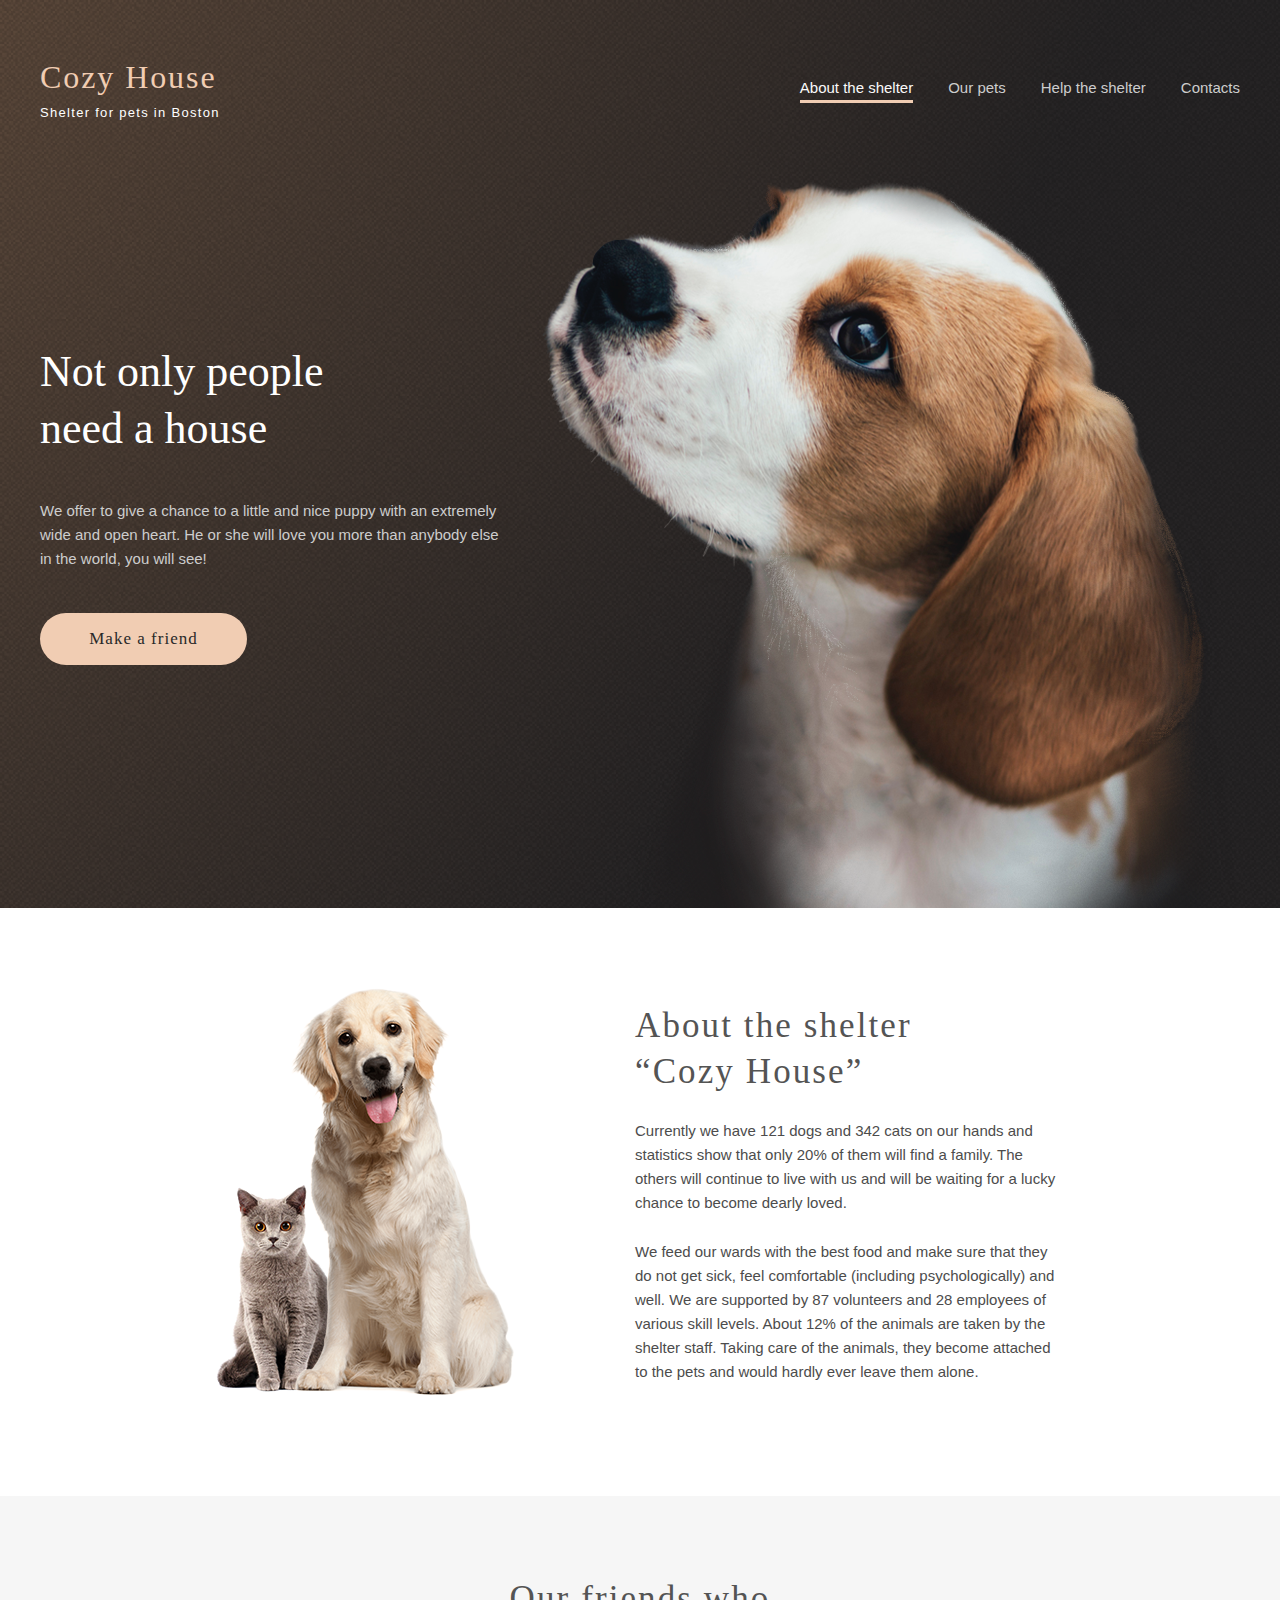
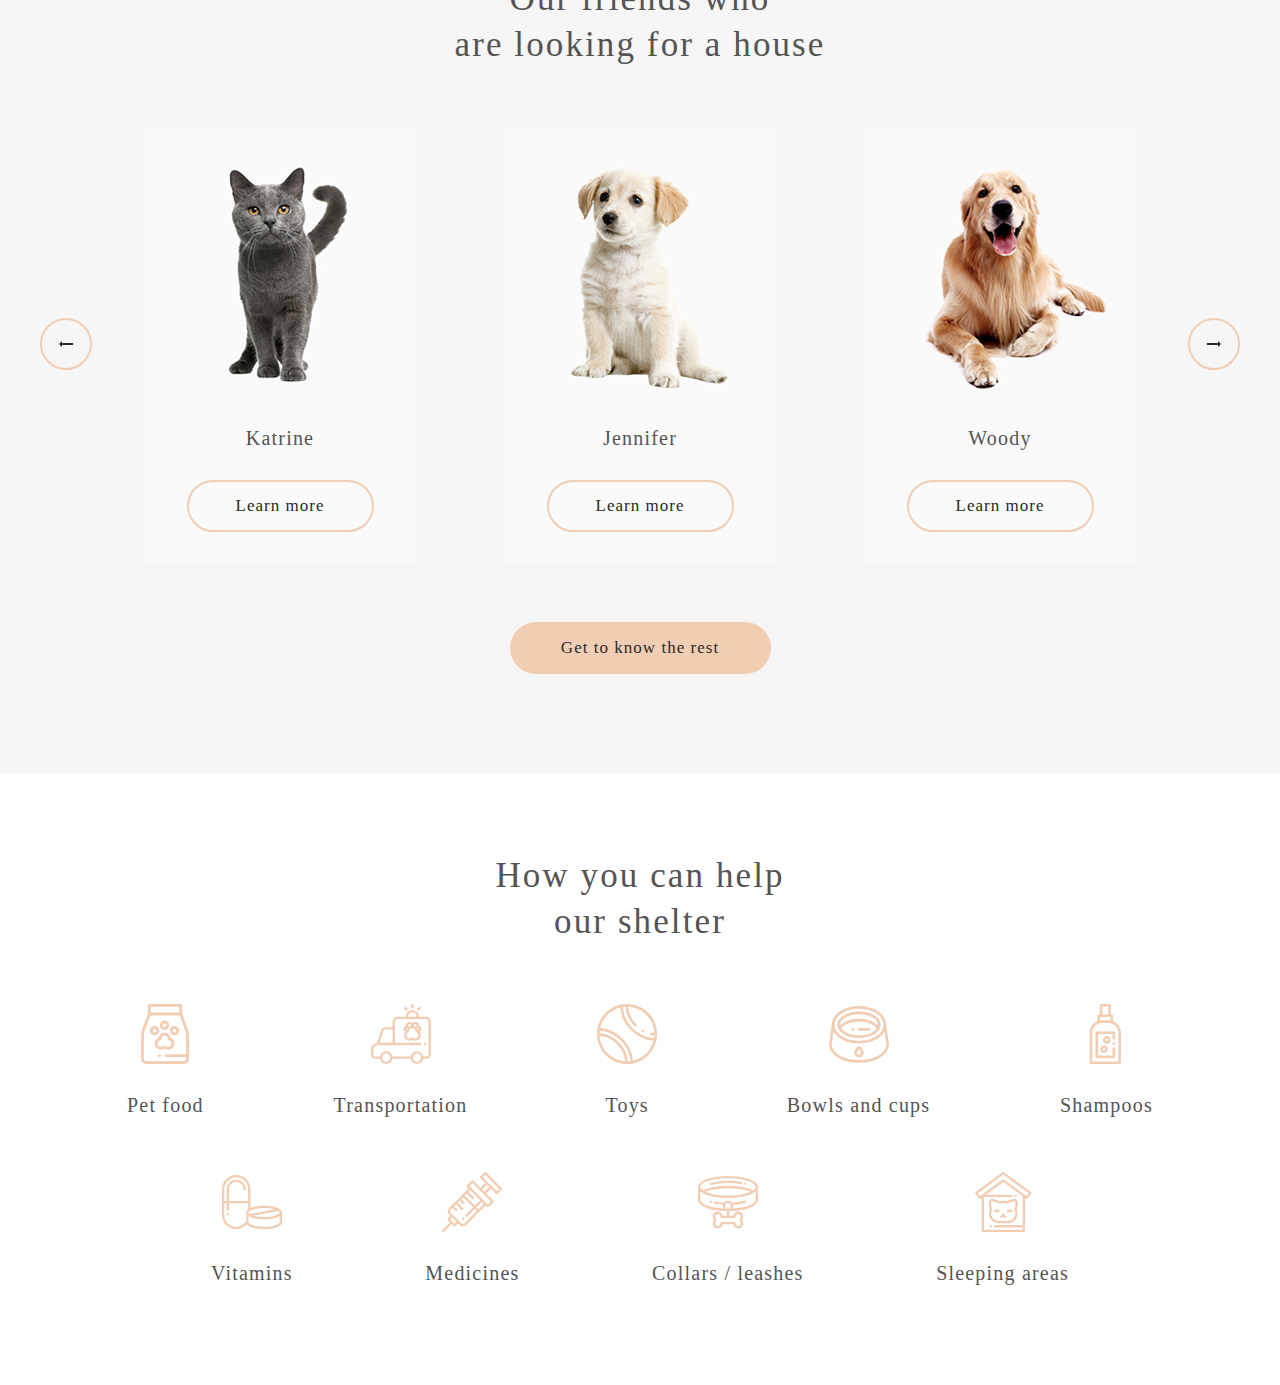
==== shelter/pages/main/index.html @ 2601c600 "feat: add block help" ====
<!DOCTYPE html>
<html lang="en">
<head>
    <meta charset="UTF-8">
    <meta http-equiv="X-UA-Compatible" content="IE=edge">
    <meta name="viewport" content="width=device-width, initial-scale=1.0">
    <link rel="stylesheet" href="normalize.css">
    <link rel="stylesheet" href="style.css">
    <title>shelter</title>
</head>
<body>
    <div class="start-background">
 <div class="container">
    <div class="header">
        <div class="logo">
            <h1 class="logo-title">Cozy House</h1>
            <span class="text">Shelter for pets in Boston</span>
        </div>
        <nav class="nav">
            <ul class="nav-list">
              <li class="nav-item"><a href="#" class="nav-link shelter">About the shelter</a></li>
              <li class="nav-item"><a href="#" class="nav-link">Our pets</a></li>
              <li class="nav-item"><a href="#" class="nav-link">Help the shelter</a></li>
              <li class="nav-item"><a href="#" class="nav-link">Contacts</a></li>
             
             
            </ul>
    </div>
    <div class="notonly">
        <div class="notonly-content">
            <h2 class="notonly-title">Not only people<br>need a house</h2>
            <p class="notonly-text">We offer to give a chance to a little and nice puppy with an extremely wide and open heart. He or she will love you more than anybody else in the world, you will see!</p>
            <a href="#"> <button class="notonly-button">  Make a friend</button></a>
        </div>
        <div class="puppy"></div>
     </div>
 </div>

</div>
<div class="container">
<div class="about">
    <div class="about-pets"></div>
    <div class="about-content">
        <div class="about-title">About the shelter<br>“Cozy House”</div>
        <p class="about-text">Currently we have 121 dogs and 342 cats on our hands and statistics show that only 20% of them will find a family. The others will continue to live with us and will be waiting for a lucky chance to become dearly loved.</p>
        <p class="about-text">We feed our wards with the best food and make sure that they do not get sick, feel comfortable (including psychologically) and well. We are supported by 87 volunteers and 28 employees of various skill levels. About 12% of the animals are taken by the shelter staff. Taking care of the animals, they become attached to the pets and would hardly ever leave them alone.</p>
    </div>
</div>
</div>
<div class="friends">
    <div class="container">
        <div class="friends-title_block">
        <h3 class="friends-title">Our friends who<br>
            are looking for a house</h3>
        </div>
        <div class="slider">
            <div class="btn-left"><img src="../../assets/icons/Arrow-left.svg" alt="arrow"></div>
            <div class="slider-wrapper" id="slider-wrapper">
                <div class="slider-pets " id="slider-pets">
                 <div class="item" id="item-left">
<div class="card-pets">
    <div class="images-pets"><img src="../../assets/images/pets-katrine.png" alt="Katrine"></div>
    <span class="name-pets">Katrine</span>
    <button class="btn-pets">Learn more</button>
</div>
<div class="card-pets">
    <div class="images-pets"><img src="../../assets/images/pets-jennifer.png" alt="jennifer"></div>
    <span class="name-pets">Jennifer</span>
    <button class="btn-pets">Learn more</button>
</div>
<div class="card-pets">
    <div class="images-pets"><img src="../../assets/images/pets-woody.png" alt="woody"></div>
    <span class="name-pets">Woody</span>
    <button class="btn-pets">Learn more</button>
</div>
  </div>
  <div class="item" id="item-center">
    <div class="card-pets">
        <div class="images-pets"><img src="../../assets/images/pets-katrine.png" alt="Katrine"></div>
        <span class="name-pets">Katrine</span>
        <button class="btn-pets">Learn more</button>
    </div>
    <div class="card-pets">
        <div class="images-pets"><img src="../../assets/images/pets-jennifer.png" alt="jennifer"></div>
        <span class="name-pets">Jennifer</span>
        <button class="btn-pets">Learn more</button>
    </div>
    <div class="card-pets">
        <div class="images-pets"><img src="../../assets/images/pets-woody.png" alt="woody"></div>
        <span class="name-pets">Woody</span>
        <button class="btn-pets">Learn more</button>
    </div>
</div>
<div class="item" id="item-right">
    <div class="card-pets">
        <div class="images-pets"><img src="../../assets/images/pets-katrine.png" alt="Katrine"></div>
        <span class="name-pets">3atrine</span>
        <button class="btn-pets">Learn more</button>
    </div>
    <div class="card-pets">
        <div class="images-pets"><img src="../../assets/images/pets-jennifer.png" alt="jennifer"></div>
        <span class="name-pets">Jennifer</span>
        <button class="btn-pets">Learn more</button>
    </div>
    <div class="card-pets">
        <div class="images-pets"><img src="../../assets/images/pets-woody.png" alt="woody"></div>
        <span class="name-pets">Woody</span>
        <button class="btn-pets">Learn more</button>
    </div>
                    </div>                                                
                </div>
            </div>
            <div class="btn-left"><img src="../../assets/icons/Arrow-right.svg" alt="arrow"></div>
        </div>
        <button class="btn-get__know">Get to know the rest</button>
    </div>
</div>
<div class="help">
    <div class="container">
        <h3 class="help-title">How you can help<br>
            our shelter</h3>
            <div class="help-blocks">
                <div class="block">
                    <img src="../../assets/icons/icon-pet-food.svg" class= "" alt="food">
                    <h4 class="name-block">Pet food</h4>
                </div>
                <div class="block">
                    <img src="../../assets/icons/icon-transportation.svg" class= "" alt="food">
                    <h4 class="name-block">Transportation</h4>
                </div>
                <div class="block">
                    <img src="../../assets/icons/icon-toys.svg" class= "" alt="food">
                    <h4 class="name-block">Toys</h4>
                </div>
                <div class="block">
                    <img src="../../assets/icons/icon-bowls-and-cups.svg" class= "" alt="food">
                    <h4 class="name-block">Bowls and cups </h4>
                </div>
                <div class="block">
                    <img src="../../assets/icons/icon-shampoos.svg" class= "" alt="food">
                    <h4 class="name-block">Shampoos </h4>
                </div>
            </div>
            <div class="help-blocks-2">
                <div class="block">
                    <img src="../../assets/icons/icon-vitamins.svg" class= "" alt="food">
                    <h4 class="name-block">Vitamins</h4>
                </div>
                <div class="block">
                    <img src="../../assets/icons/icon-medicines.svg" class= "" alt="food">
                    <h4 class="name-block">Medicines</h4>
                </div>
                <div class="block">
                    <img src="../../assets/icons/icon-collars-leashes.svg" class= "" alt="food">
                    <h4 class="name-block">Collars / leashes</h4>
                </div>
                <div class="block">
                    <img src="../../assets/icons/icon-sleeping-area.svg" class= "" alt="food">
                    <h4 class="name-block">Sleeping areas</h4>
                </div>
            </div>
    </div>
</div>
</body>
</html>
---- shelter/pages/main/style.css ----
* {
  box-sizing: border-box;
}

a {
  list-style: none;
  text-decoration: none;
  list-style-type: none;
}

li {
  list-style-type: none;
}

.start-background {
  background-image: url("../../assets/images/start-screen-gradient-background.png");
  background-repeat: no-repeat;
  background-size: 100%;
}

.container {
  margin: 0 auto;
  max-width: 1200px;
  /* padding-top: 60px;*/
}

.header {
  display: flex;
  justify-content: space-between;
  max-width: 1200px;
  padding-top: 60px;
}

.logo {
  display: flex;
  flex-direction: column;
  max-width: 188px;
}

.logo-title {
  font-family: "Georgia";
  font-style: normal;
  font-weight: 400;
  font-size: 32px;
  line-height: 110%;
  color: #F1CDB3;
  letter-spacing: 0.06em;
}

.text {
  font-family: "Arial";
  font-style: normal;
  font-weight: 400;
  font-size: 13px;
  line-height: 15px;
  color: #FFFFFF;
  letter-spacing: 0.1em;
  text-align: center;
  margin-top: 10px;
}

.nav-list {
  display: flex;
}

.nav-link {
  font-family: "Arial";
  font-style: normal;
  font-weight: 400;
  font-size: 15px;
  line-height: 160%;
  color: #CDCDCD;
  margin-left: 35px;
  padding-bottom: 4px;
}
.nav-link:hover {
  color: #FAFAFA;
}
.nav-link:active {
  color: #FAFAFA;
  border-bottom: 3px solid #F1CDB3;
}

.shelter {
  color: #FAFAFA;
  border-bottom: 3px solid #F1CDB3;
}

.notonly {
  display: flex;
  justify-content: space-between;
}

.notonly-content {
  max-width: 460px;
  margin-top: 186px;
}

.notonly-title {
  font-family: "Georgia";
  font-style: normal;
  font-weight: 400;
  font-size: 44px;
  line-height: 130%;
  color: #FFFFFF;
  text-align: left;
}

.notonly-text {
  font-family: "Arial";
  font-style: normal;
  font-weight: 400;
  font-size: 15px;
  line-height: 160%;
  color: #CDCDCD;
  margin-top: 42px;
  margin-bottom: 42px;
}

.notonly-button {
  font-family: "Georgia";
  font-style: normal;
  font-weight: 400;
  font-size: 17px;
  line-height: 130%;
  letter-spacing: 0.06em;
  color: #292929;
  width: 207px;
  height: 52px;
  background: #F1CDB3;
  border-radius: 100px;
  border: none;
  cursor: pointer;
}
.notonly-button:hover {
  background: #FDDCC4;
}

.puppy {
  background-image: url("../../assets/images/start-screen-puppy.png");
  background-size: cover;
  width: 698px;
  height: 728px;
  margin-top: 60px;
}

.about {
  display: flex;
  justify-content: center;
  margin-top: 20px;
  margin-bottom: 87px;
  margin-top: 80px;
}

.about-pets {
  background-image: url("../../assets/images/about-pets.png");
  width: 300px;
  height: 408px;
}

.about-content {
  max-width: 430px;
  margin-top: 15px;
  margin-left: 120px;
}

.about-title {
  font-family: "Georgia";
  font-style: normal;
  font-weight: 400;
  font-size: 35px;
  line-height: 130%;
  display: flex;
  align-items: center;
  letter-spacing: 0.06em;
  color: #545454;
  margin-bottom: 25px;
}

.about-text {
  font-family: "Arial";
  font-style: normal;
  font-weight: 400;
  font-size: 15px;
  line-height: 160%;
  color: #4C4C4C;
  margin-bottom: 25px;
}

.friends {
  background: #F6F6F6;
  height: 877px;
}

.friends-title_block {
  margin: 0 auto;
  max-width: 400px;
  padding-top: 45px;
  padding-bottom: 25px;
}

.friends-title {
  font-family: "Georgia";
  font-style: normal;
  font-weight: 400;
  font-size: 35px;
  line-height: 130%;
  letter-spacing: 0.06em;
  color: #545454;
  text-align: center;
}

.btn-left {
  display: flex;
  flex-direction: column;
  align-items: center;
  justify-content: center;
  width: 52px;
  height: 52px;
  border: 2px solid #F1CDB3;
  border-radius: 100px;
}
.btn-left:hover {
  background: #FDDCC4;
}

.btn-right {
  display: flex;
  flex-direction: column;
  align-items: center;
  justify-content: center;
  width: 52px;
  height: 52px;
  border: 2px solid #F1CDB3;
  border-radius: 100px;
}
.btn-right:hover {
  background: #FDDCC4;
}

.slider {
  display: flex;
  align-items: center;
  justify-content: space-between;
}

.slider-wrapper {
  display: flex;
  max-width: 1080px;
  overflow: hidden;
}

.slider-pets {
  display: flex;
  position: relative;
  left: -1080px;
}

.item {
  display: flex;
  justify-content: space-evenly;
}

.card-pets {
  display: flex;
  flex-direction: column;
  align-items: center;
  max-width: 270px;
  background-color: #FAFAFA;
  margin-left: 45px;
  margin-right: 45px;
}

.name-pets {
  font-family: "Georgia";
  font-style: normal;
  font-weight: 400;
  font-size: 20px;
  line-height: 23px;
  letter-spacing: 0.06em;
  color: #545454;
  margin-top: 25px;
}

.btn-pets {
  width: 187px;
  height: 52px;
  margin-top: 30px;
  margin-bottom: 30px;
  background-color: #FAFAFA;
  border: 2px solid #F1CDB3;
  border-radius: 100px;
  font-family: "Georgia";
  font-style: normal;
  font-weight: 400;
  font-size: 17px;
  line-height: 130%;
  letter-spacing: 0.06em;
  color: #292929;
  cursor: pointer;
}
.btn-pets:hover {
  background: #FDDCC4;
}

.btn-get__know {
  margin: 0 auto;
  display: block;
  margin-top: 60px;
  font-family: "Georgia";
  font-style: normal;
  font-weight: 400;
  font-size: 17px;
  line-height: 130%;
  letter-spacing: 0.06em;
  color: #292929;
  width: 261px;
  height: 52px;
  background: #F1CDB3;
  border-radius: 100px;
  border: none;
  cursor: pointer;
}

.help-title {
  font-family: "Georgia";
  font-style: normal;
  font-weight: 400;
  font-size: 35px;
  line-height: 130%;
  align-items: center;
  text-align: center;
  letter-spacing: 0.06em;
  color: #545454;
  margin-top: 80px;
}

.help-blocks {
  display: flex;
  justify-content: space-between;
  width: 1026px;
  margin: 0 auto;
  margin-top: 60px;
}

.help-blocks-2 {
  display: flex;
  justify-content: space-between;
  width: 858px;
  margin: 0 auto;
  margin-top: 55px;
  margin-bottom: 100px;
}

.block {
  display: flex;
  flex-direction: column;
  align-items: center;
  /* width: 167px;*/
  height: 113px;
}

.name-block {
  font-family: "Georgia";
  font-style: normal;
  font-weight: 400;
  font-size: 20px;
  letter-spacing: 0.06em;
  color: #545454;
  margin-top: 30px;
}

/*
@keyframes move-right{
  from {left: -1080px}
  to{left: 0px}
}

.transition-right{
  animation-name: move-right;
  animation-duration: 5s;
}
*//*# sourceMappingURL=style.css.map */
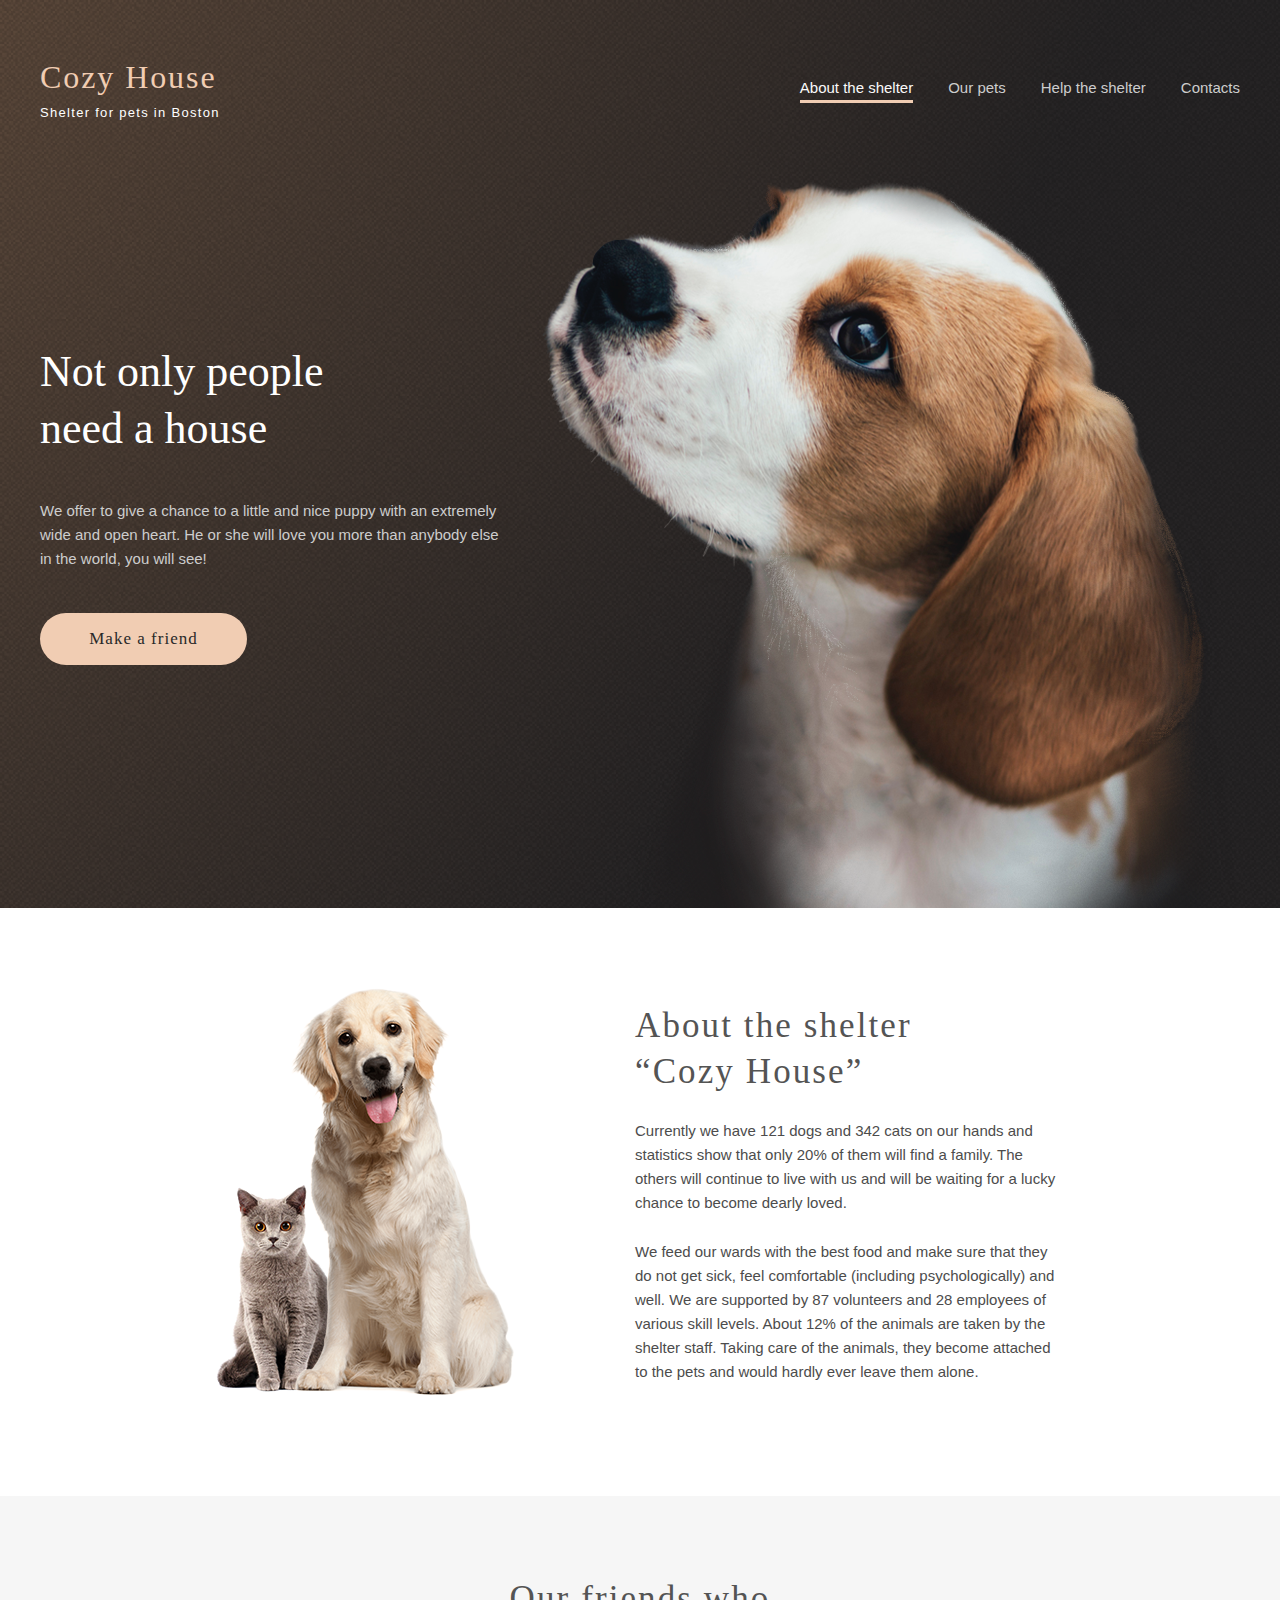
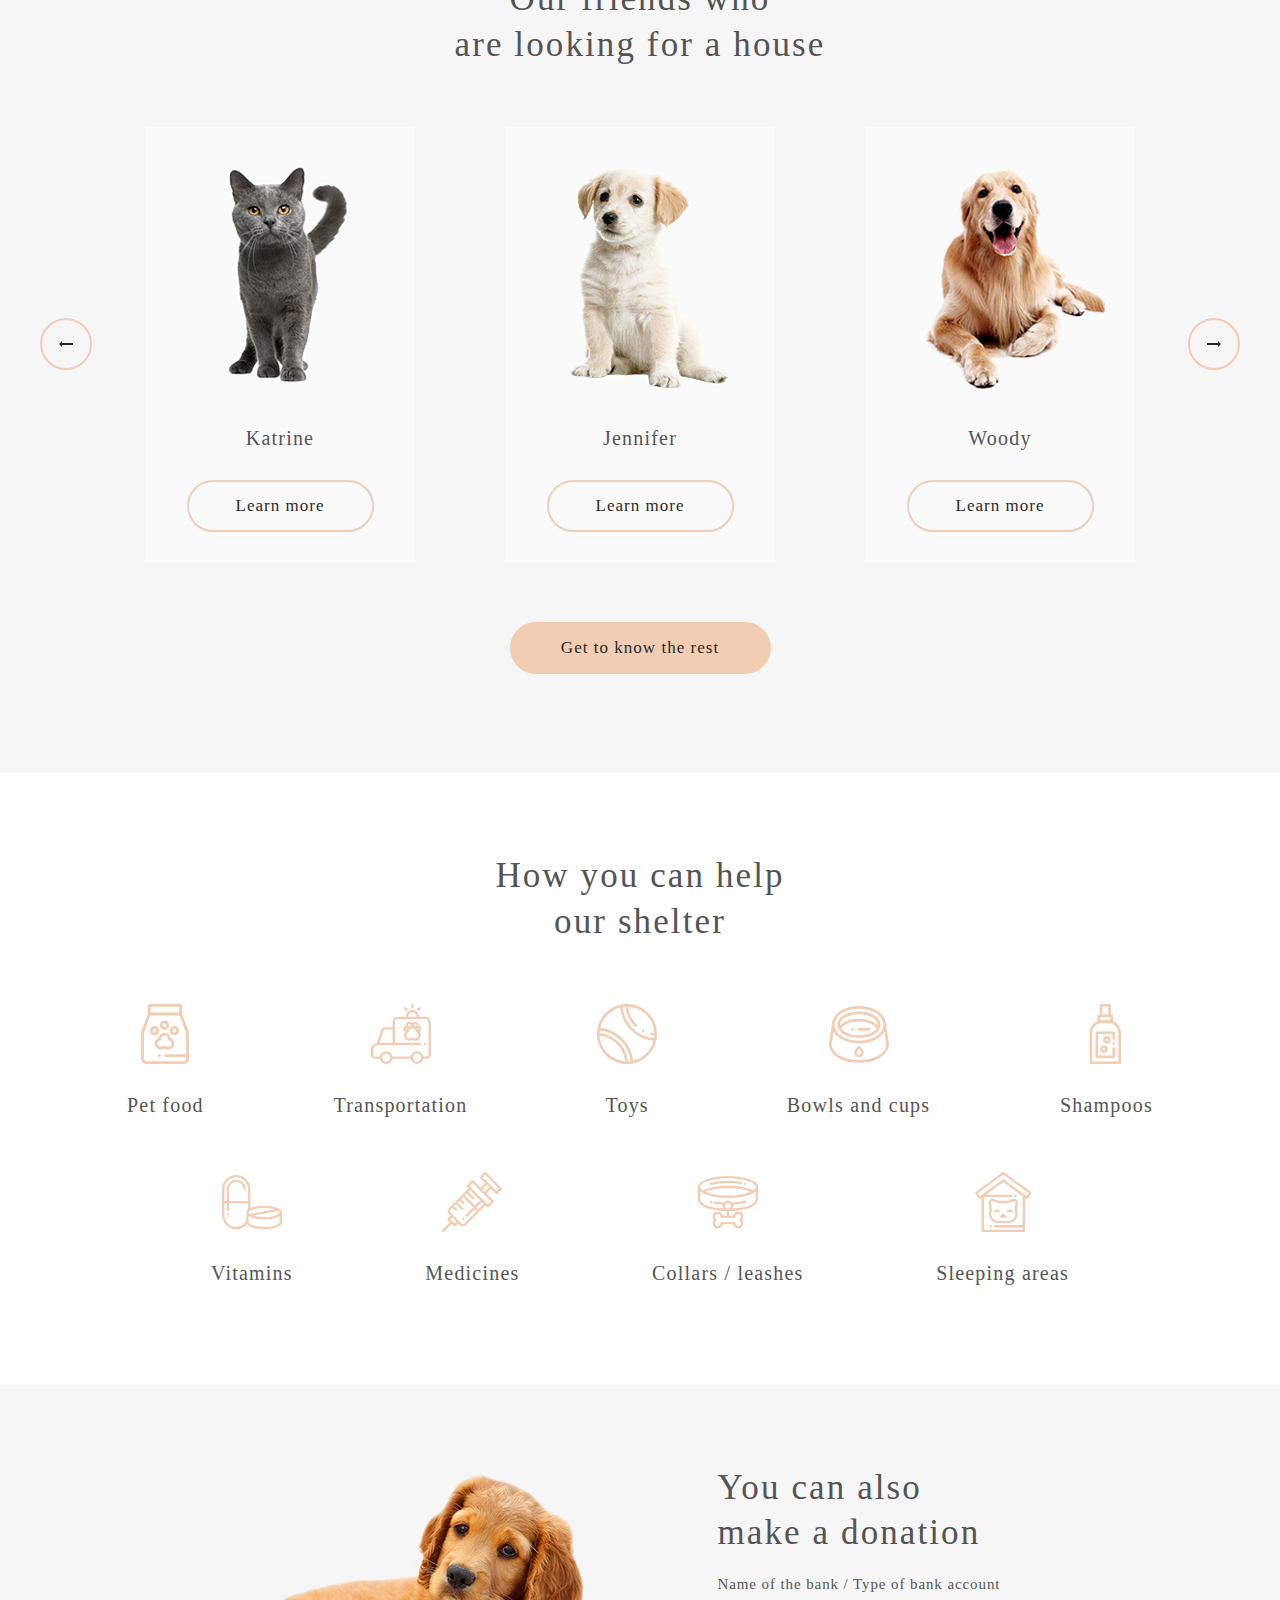
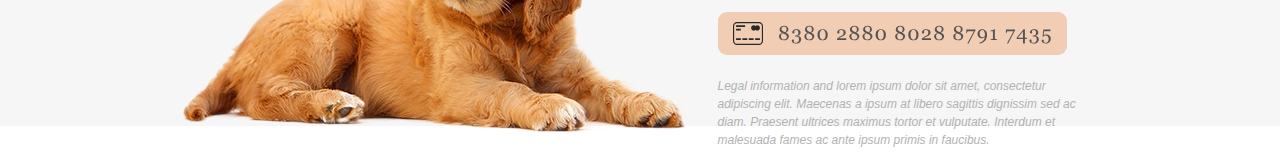
==== commit 878e0699: "feat: add block donation." ====
--- a/shelter/pages/main/index.html
+++ b/shelter/pages/main/index.html
@@ -161,5 +161,18 @@
             </div>
     </div>
 </div>
+<div class="donation">
+    <div class="container">
+        <div class="donation-container">
+            <div class="donation-dog"></div>
+            <div class="donation-content">
+                <h3 class="donation-title">You can also<br>make a donation</h3>
+                <span class="donation-subheading">Name of the bank / Type of bank account</span>
+                <a href="#" ><div class="donation-creditcard"></div></a>
+                <p class="donation-text">Legal information and lorem ipsum dolor sit amet, consectetur adipiscing elit. Maecenas a ipsum at libero sagittis dignissim sed ac diam. Praesent ultrices maximus tortor et vulputate. Interdum et malesuada fames ac ante ipsum primis in faucibus.</p>
+            </div>
+        </div>
+    </div>
+</div>
 </body>
 </html>--- a/shelter/pages/main/style.css
+++ b/shelter/pages/main/style.css
@@ -72,6 +72,7 @@
   color: #CDCDCD;
   margin-left: 35px;
   padding-bottom: 4px;
+  transition: 0.5s;
 }
 .nav-link:hover {
   color: #FAFAFA;
@@ -131,6 +132,7 @@
   border-radius: 100px;
   border: none;
   cursor: pointer;
+  transition: 0.5s;
 }
 .notonly-button:hover {
   background: #FDDCC4;
@@ -219,6 +221,7 @@
   height: 52px;
   border: 2px solid #F1CDB3;
   border-radius: 100px;
+  transition: 0.5s;
 }
 .btn-left:hover {
   background: #FDDCC4;
@@ -233,6 +236,7 @@
   height: 52px;
   border: 2px solid #F1CDB3;
   border-radius: 100px;
+  transition: 0.5s;
 }
 .btn-right:hover {
   background: #FDDCC4;
@@ -298,6 +302,7 @@
   letter-spacing: 0.06em;
   color: #292929;
   cursor: pointer;
+  transition: 0.5s;
 }
 .btn-pets:hover {
   background: #FDDCC4;
@@ -320,6 +325,10 @@
   border-radius: 100px;
   border: none;
   cursor: pointer;
+  transition: 0.5s;
+}
+.btn-get__know:hover {
+  background: #FDDCC4;
 }
 
 .help-title {
@@ -368,6 +377,74 @@
   letter-spacing: 0.06em;
   color: #545454;
   margin-top: 30px;
+}
+
+.donation {
+  background: #F6F6F6;
+  padding-top: 80px;
+}
+
+.donation-container {
+  display: flex;
+  justify-content: space-between;
+  align-items: center;
+  width: 915px;
+  height: 261px;
+  margin: 0 auto;
+}
+
+.donation-dog {
+  background-image: url("../../assets/images/donation-dog.png");
+  width: 505px;
+  height: 261px;
+  margin-top: 15px;
+}
+
+.donation-content {
+  display: flex;
+  flex-direction: column;
+  width: 380px;
+}
+
+.donation-title {
+  font-family: "Georgia";
+  font-style: normal;
+  font-weight: 400;
+  font-size: 35px;
+  line-height: 130%;
+  letter-spacing: 0.06em;
+  color: #545454;
+  margin-bottom: 20px;
+}
+
+.donation-subheading {
+  font-family: "Georgia";
+  font-style: normal;
+  font-weight: 400;
+  font-size: 15px;
+  line-height: 110%;
+  letter-spacing: 0.06em;
+  color: #545454;
+  margin-bottom: 20px;
+}
+
+.donation-creditcard {
+  background-image: url("../../assets/icons/Credit card.svg");
+  width: 349px;
+  height: 43px;
+  margin-bottom: 10px;
+  cursor: pointer;
+}
+
+.donation-text {
+  font-family: "Arial";
+  font-style: italic;
+  font-weight: 400;
+  font-size: 12px;
+  line-height: 18px;
+  display: flex;
+  align-items: center;
+  color: #B2B2B2;
 }
 
 /*
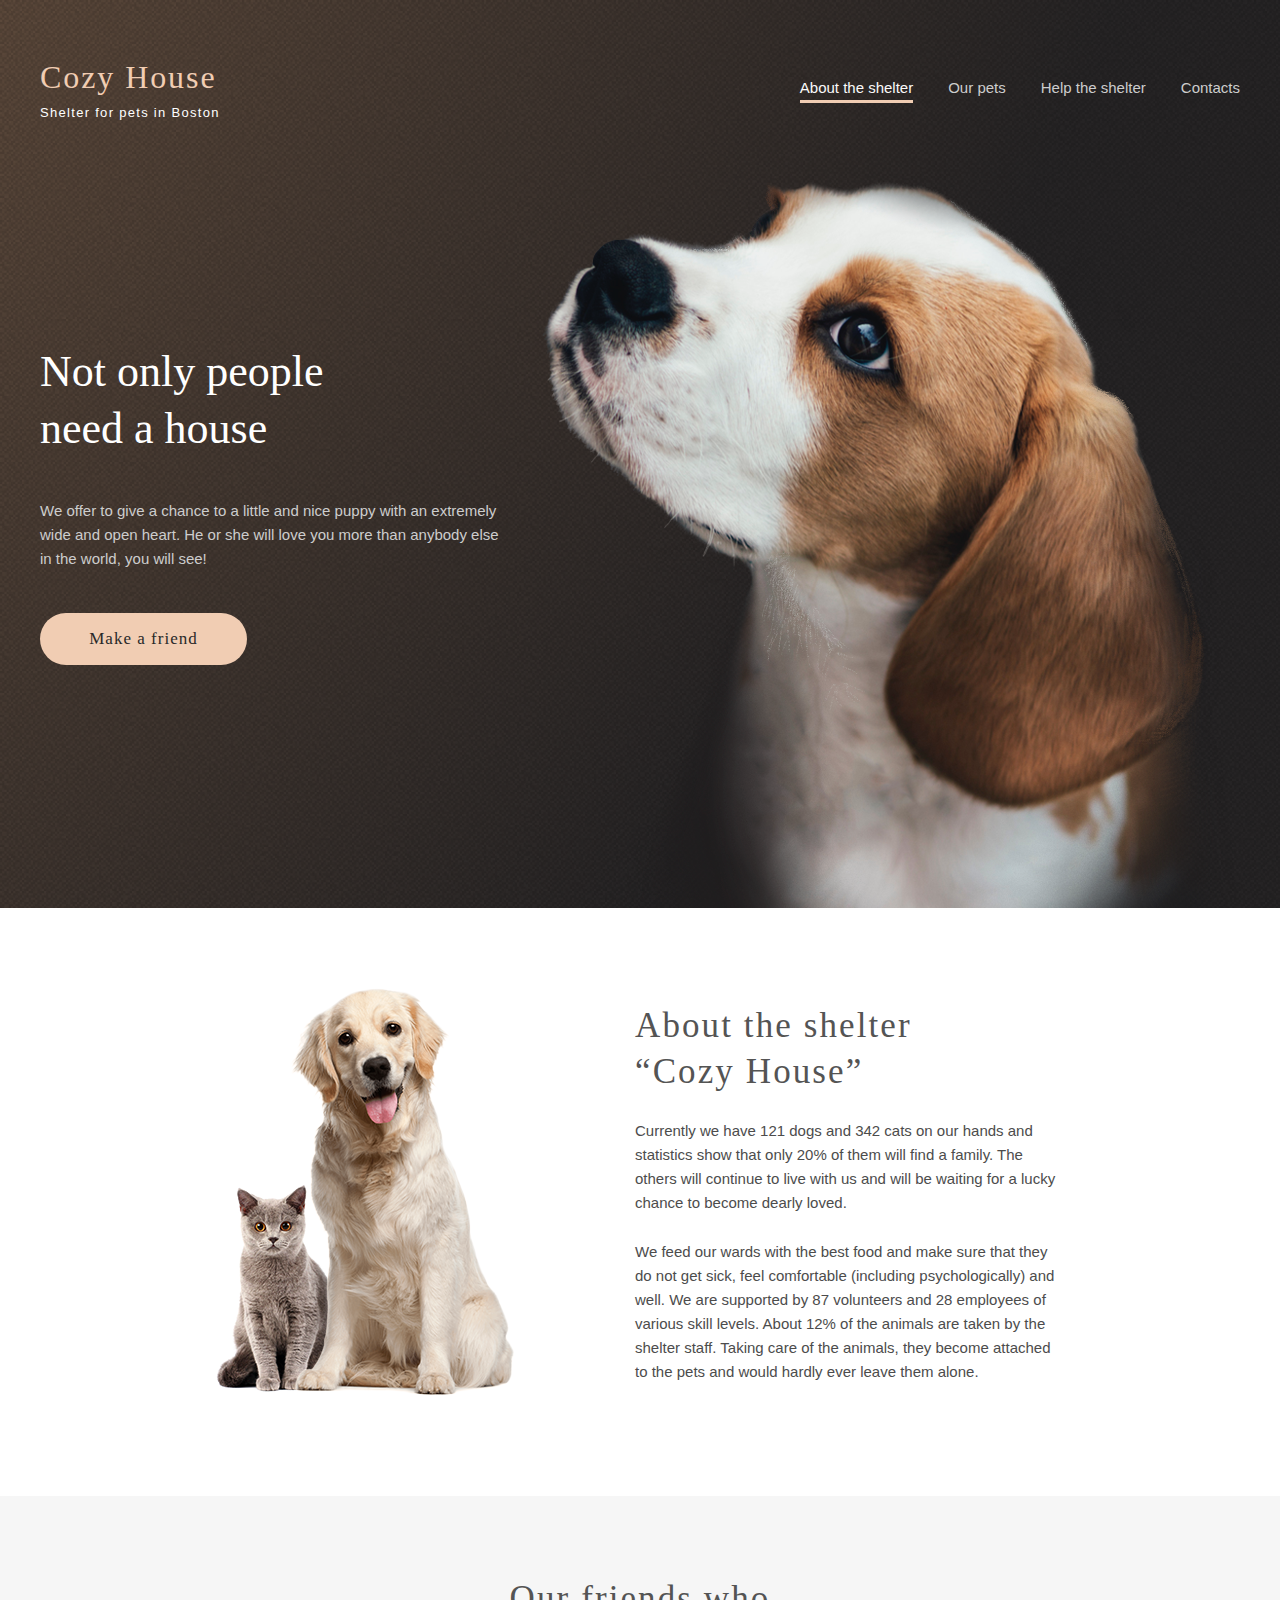
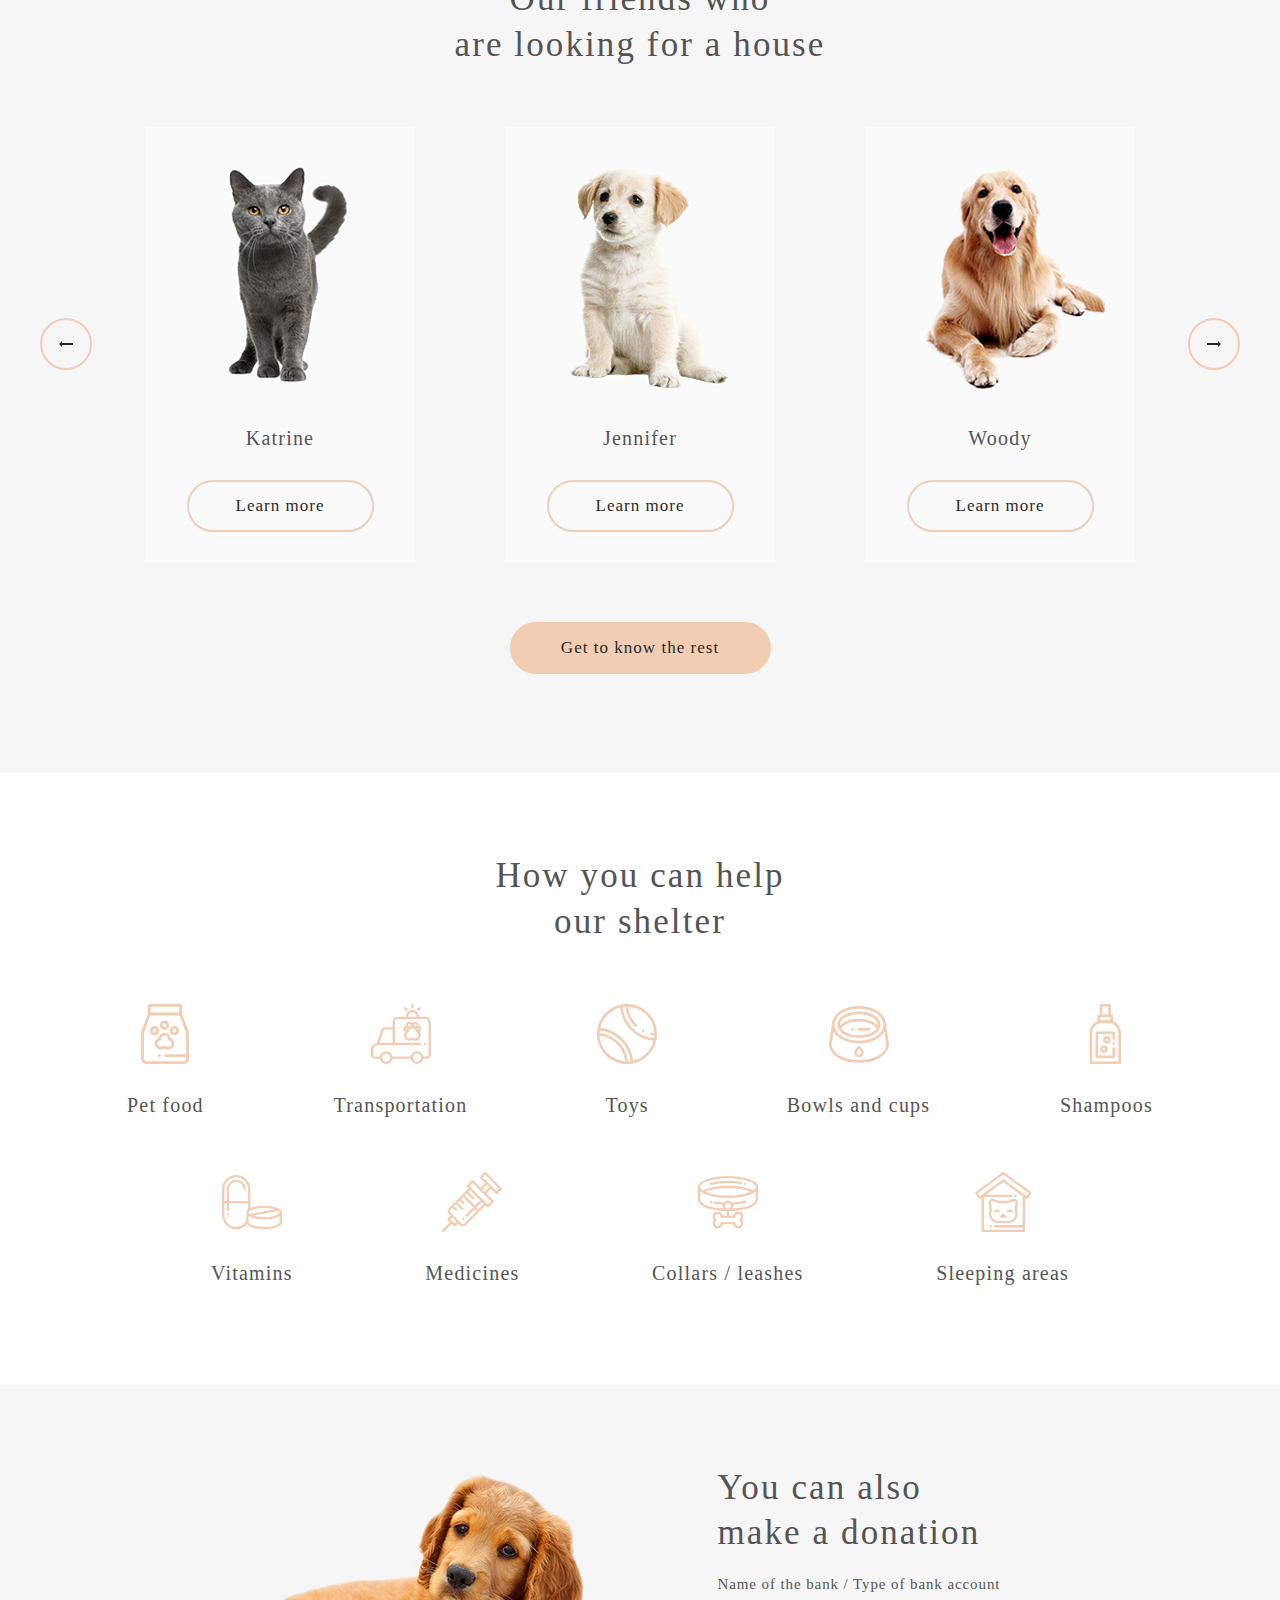
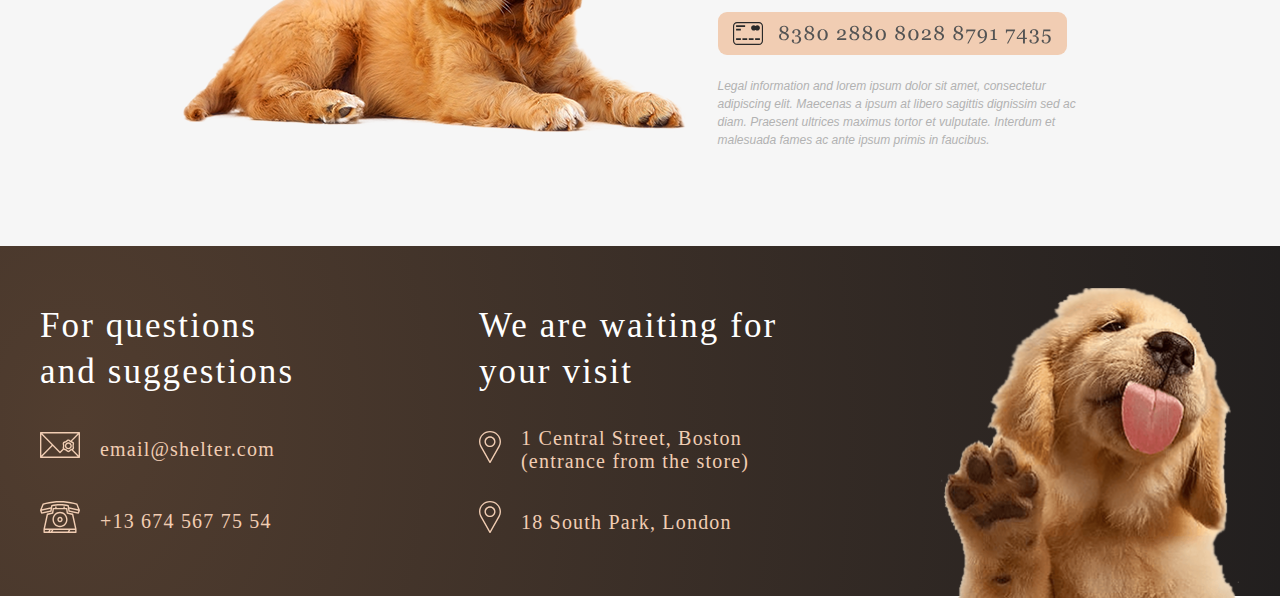
==== commit bc760a0f: "feat: add footer." ====
--- a/shelter/pages/main/index.html
+++ b/shelter/pages/main/index.html
@@ -4,6 +4,7 @@
     <meta charset="UTF-8">
     <meta http-equiv="X-UA-Compatible" content="IE=edge">
     <meta name="viewport" content="width=device-width, initial-scale=1.0">
+    <link rel="icon" sizes="180x180" href="../../assets/icons/icons8-dog-48.png">
     <link rel="stylesheet" href="normalize.css">
     <link rel="stylesheet" href="style.css">
     <title>shelter</title>
@@ -13,15 +14,15 @@
  <div class="container">
     <div class="header">
         <div class="logo">
-            <h1 class="logo-title">Cozy House</h1>
+           <a href="#"><h1 class="logo-title">Cozy House</h1></a>
             <span class="text">Shelter for pets in Boston</span>
         </div>
         <nav class="nav">
             <ul class="nav-list">
               <li class="nav-item"><a href="#" class="nav-link shelter">About the shelter</a></li>
-              <li class="nav-item"><a href="#" class="nav-link">Our pets</a></li>
-              <li class="nav-item"><a href="#" class="nav-link">Help the shelter</a></li>
-              <li class="nav-item"><a href="#" class="nav-link">Contacts</a></li>
+              <li class="nav-item"><a href="../pets/index.html" class="nav-link">Our pets</a></li>
+              <li class="nav-item"><a href="#help" class="nav-link">Help the shelter</a></li>
+              <li class="nav-item"><a href="#footer" class="nav-link">Contacts</a></li>
              
              
             </ul>
@@ -30,7 +31,7 @@
         <div class="notonly-content">
             <h2 class="notonly-title">Not only people<br>need a house</h2>
             <p class="notonly-text">We offer to give a chance to a little and nice puppy with an extremely wide and open heart. He or she will love you more than anybody else in the world, you will see!</p>
-            <a href="#"> <button class="notonly-button">  Make a friend</button></a>
+            <a href="#friends"> <button class="notonly-button">  Make a friend</button></a>
         </div>
         <div class="puppy"></div>
      </div>
@@ -47,7 +48,7 @@
     </div>
 </div>
 </div>
-<div class="friends">
+<div class="friends" id="friends">
     <div class="container">
         <div class="friends-title_block">
         <h3 class="friends-title">Our friends who<br>
@@ -112,10 +113,10 @@
             </div>
             <div class="btn-left"><img src="../../assets/icons/Arrow-right.svg" alt="arrow"></div>
         </div>
-        <button class="btn-get__know">Get to know the rest</button>
-    </div>
-</div>
-<div class="help">
+       <a href="../pets/index.html"> <button class="btn-get__know">Get to know the rest</button></a>
+    </div>
+</div>
+<div class="help" id="help">
     <div class="container">
         <h3 class="help-title">How you can help<br>
             our shelter</h3>
@@ -174,5 +175,35 @@
         </div>
     </div>
 </div>
+<footer class="footer" id="footer">
+    <div class="container">
+        <div class="footer-content">
+            <div class="contacts">
+                <h3 class="contacts-title">For questions and suggestions</h3>
+                <div class="email">
+                    <img src="../../assets/icons/icon-email.svg" class="email-icon" alt="email">
+                    <span class="email-text">email@shelter.com</span>
+                </div>
+                <div class="phone">
+                    <img src="../../assets/icons/icon-phone.svg" class="phone-icon" alt="adress">
+                    <span class="email-text">+13 674 567 75 54</span>
+                </div>
+            </div>
+            <div class="adress">
+                <h3 class="adress-title">We are waiting for your visit</h3>
+                <div class="adress-street">
+                    <img src="../../assets/icons/icon-marker.svg" class="marker-icon" alt="marker">
+                    <span class="street-text">1 Central Street, Boston (entrance from the store)</span>
+                </div>
+                <div class="adress-sity">
+                    <img src="../../assets/icons/icon-marker.svg" class="marker-icon" alt="adress">
+                    <span class="sity-text">18 South Park, London </span>
+                </div>
+            </div>
+            <div class="footer-puppy"></div>
+           
+        </div>
+    </div>
+</footer>
 </body>
 </html>--- a/shelter/pages/main/style.css
+++ b/shelter/pages/main/style.css
@@ -1,5 +1,6 @@
 * {
   box-sizing: border-box;
+  scroll-behavior: smooth;
 }
 
 a {
@@ -222,6 +223,7 @@
   border: 2px solid #F1CDB3;
   border-radius: 100px;
   transition: 0.5s;
+  cursor: pointer;
 }
 .btn-left:hover {
   background: #FDDCC4;
@@ -237,6 +239,7 @@
   border: 2px solid #F1CDB3;
   border-radius: 100px;
   transition: 0.5s;
+  cursor: pointer;
 }
 .btn-right:hover {
   background: #FDDCC4;
@@ -273,6 +276,7 @@
   background-color: #FAFAFA;
   margin-left: 45px;
   margin-right: 45px;
+  cursor: pointer;
 }
 
 .name-pets {
@@ -382,6 +386,8 @@
 .donation {
   background: #F6F6F6;
   padding-top: 80px;
+  padding-bottom: 120px;
+  background-size: cover;
 }
 
 .donation-container {
@@ -447,6 +453,122 @@
   color: #B2B2B2;
 }
 
+.footer {
+  background-image: url("../../assets/images/footer-gradient-background.jpg");
+  background: url(noise_lines_transparent@2X.png), radial-gradient(110.67% 538.64% at 5.73% 50%, #513D2F 0%, #1A1A1C 100%), #211F20;
+  height: 350px;
+}
+.footer .contacts-title {
+  font-family: "Georgia";
+  font-style: normal;
+  font-weight: 400;
+  font-size: 35px;
+  line-height: 130%;
+  letter-spacing: 0.06em;
+  color: #FFFFFF;
+}
+
+.footer-content {
+  display: flex;
+  justify-content: space-between;
+  padding-top: 22px;
+}
+
+.contacts {
+  display: flex;
+  flex-direction: column;
+  max-width: 280px;
+}
+
+.email {
+  display: flex;
+  align-items: flex-end;
+  margin-bottom: 40px;
+}
+
+.email-text {
+  font-family: "Georgia";
+  font-style: normal;
+  font-weight: 400;
+  font-size: 20px;
+  line-height: 115%;
+  color: #F1CDB3;
+  letter-spacing: 0.06em;
+}
+
+.email-icon {
+  margin-right: 20px;
+}
+
+.phone-icon {
+  margin-right: 20px;
+}
+
+.phone {
+  display: flex;
+  align-items: flex-end;
+  margin-bottom: 40px;
+}
+
+.adress {
+  max-width: 302px;
+}
+
+.adress-title {
+  font-family: "Georgia";
+  font-style: normal;
+  font-weight: 400;
+  font-size: 35px;
+  line-height: 130%;
+  letter-spacing: 0.06em;
+  color: #FFFFFF;
+  margin-bottom: 33px;
+}
+
+.adress-street {
+  display: flex;
+  align-items: flex-end;
+  margin-bottom: 28px;
+}
+
+.marker-icon {
+  margin-right: 20px;
+  padding-bottom: 10px;
+}
+
+.street-text {
+  font-family: "Georgia";
+  font-style: normal;
+  font-weight: 400;
+  font-size: 20px;
+  line-height: 115%;
+  color: #F1CDB3;
+  letter-spacing: 0.06em;
+}
+
+.sity-text {
+  font-family: "Georgia";
+  font-style: normal;
+  font-weight: 400;
+  font-size: 20px;
+  line-height: 115%;
+  color: #F1CDB3;
+  letter-spacing: 0.06em;
+}
+
+.adress-sity {
+  display: flex;
+  align-items: center;
+  margin-bottom: 40px;
+}
+
+.footer-puppy {
+  background-image: url("../../assets/images/footer-puppy.png");
+  height: 310px;
+  width: 300px;
+  margin-top: 20px;
+}
+
 /*
 @keyframes move-right{
   from {left: -1080px}
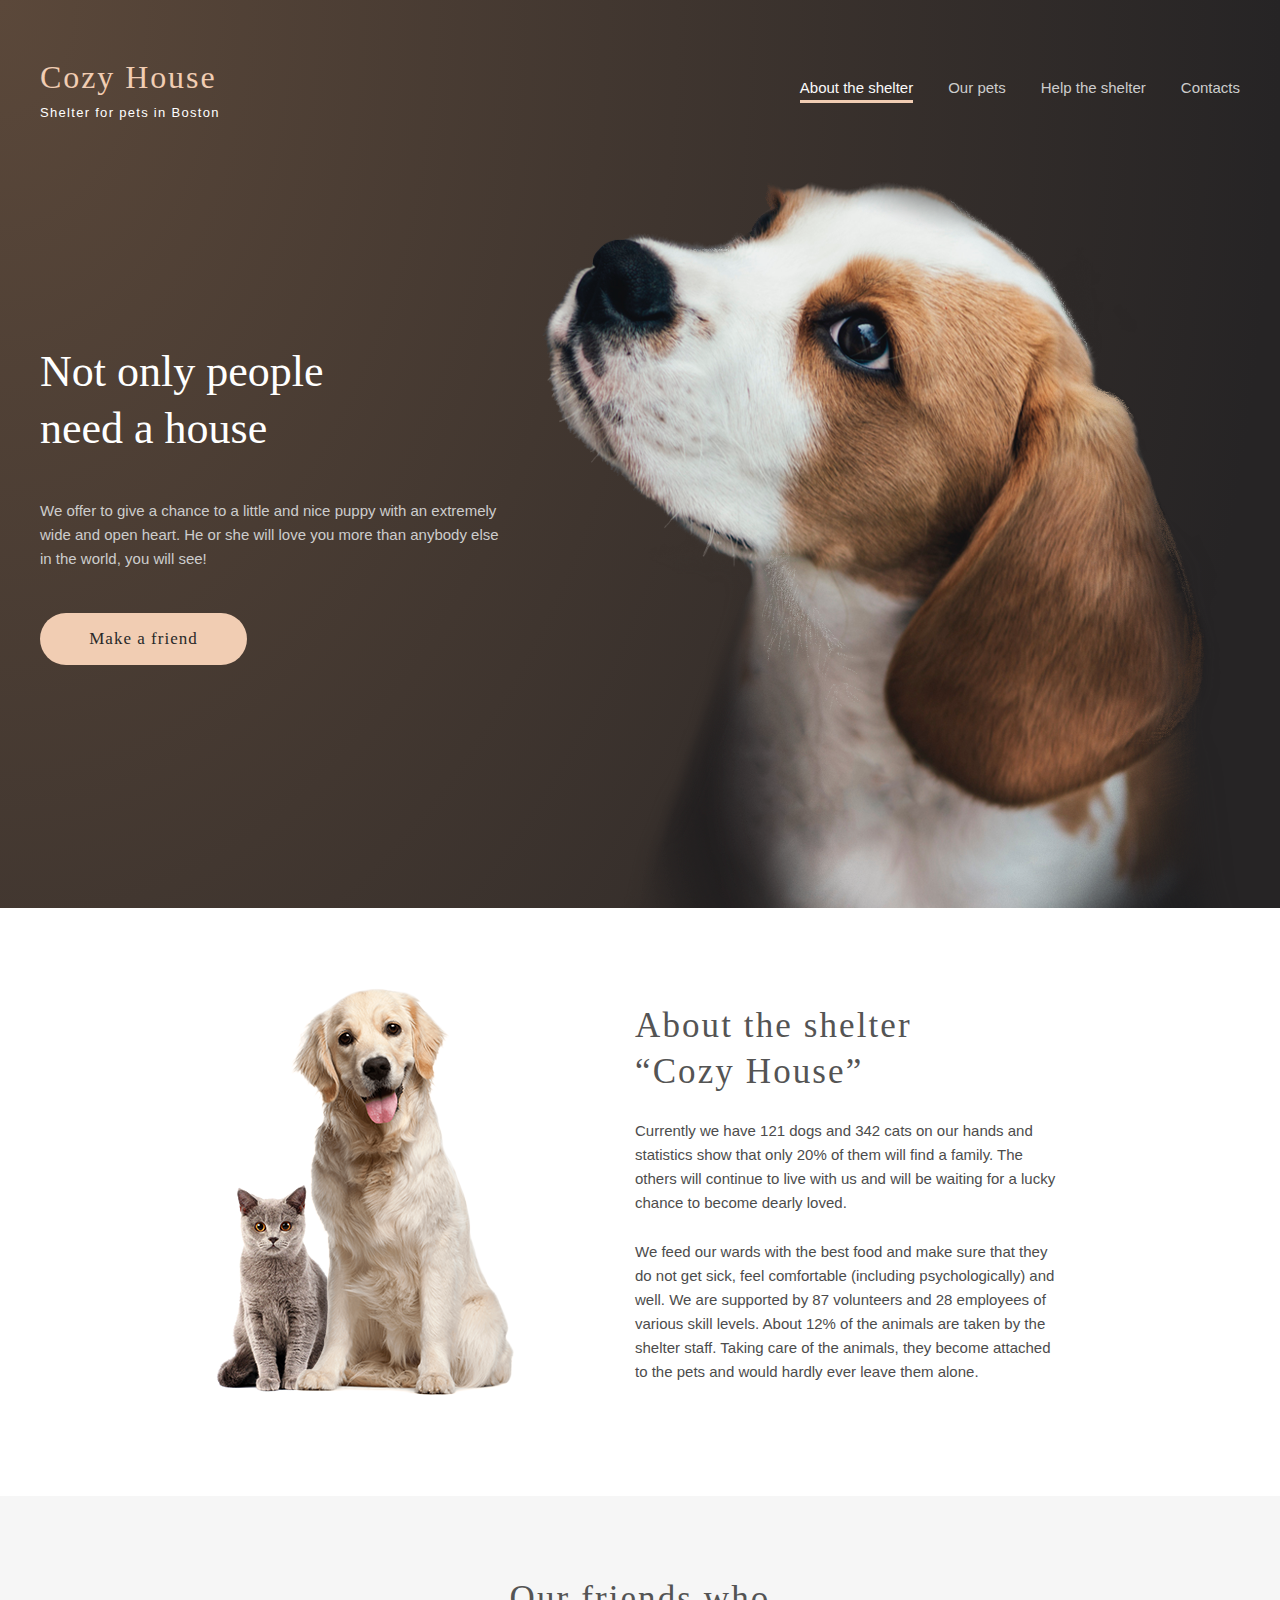
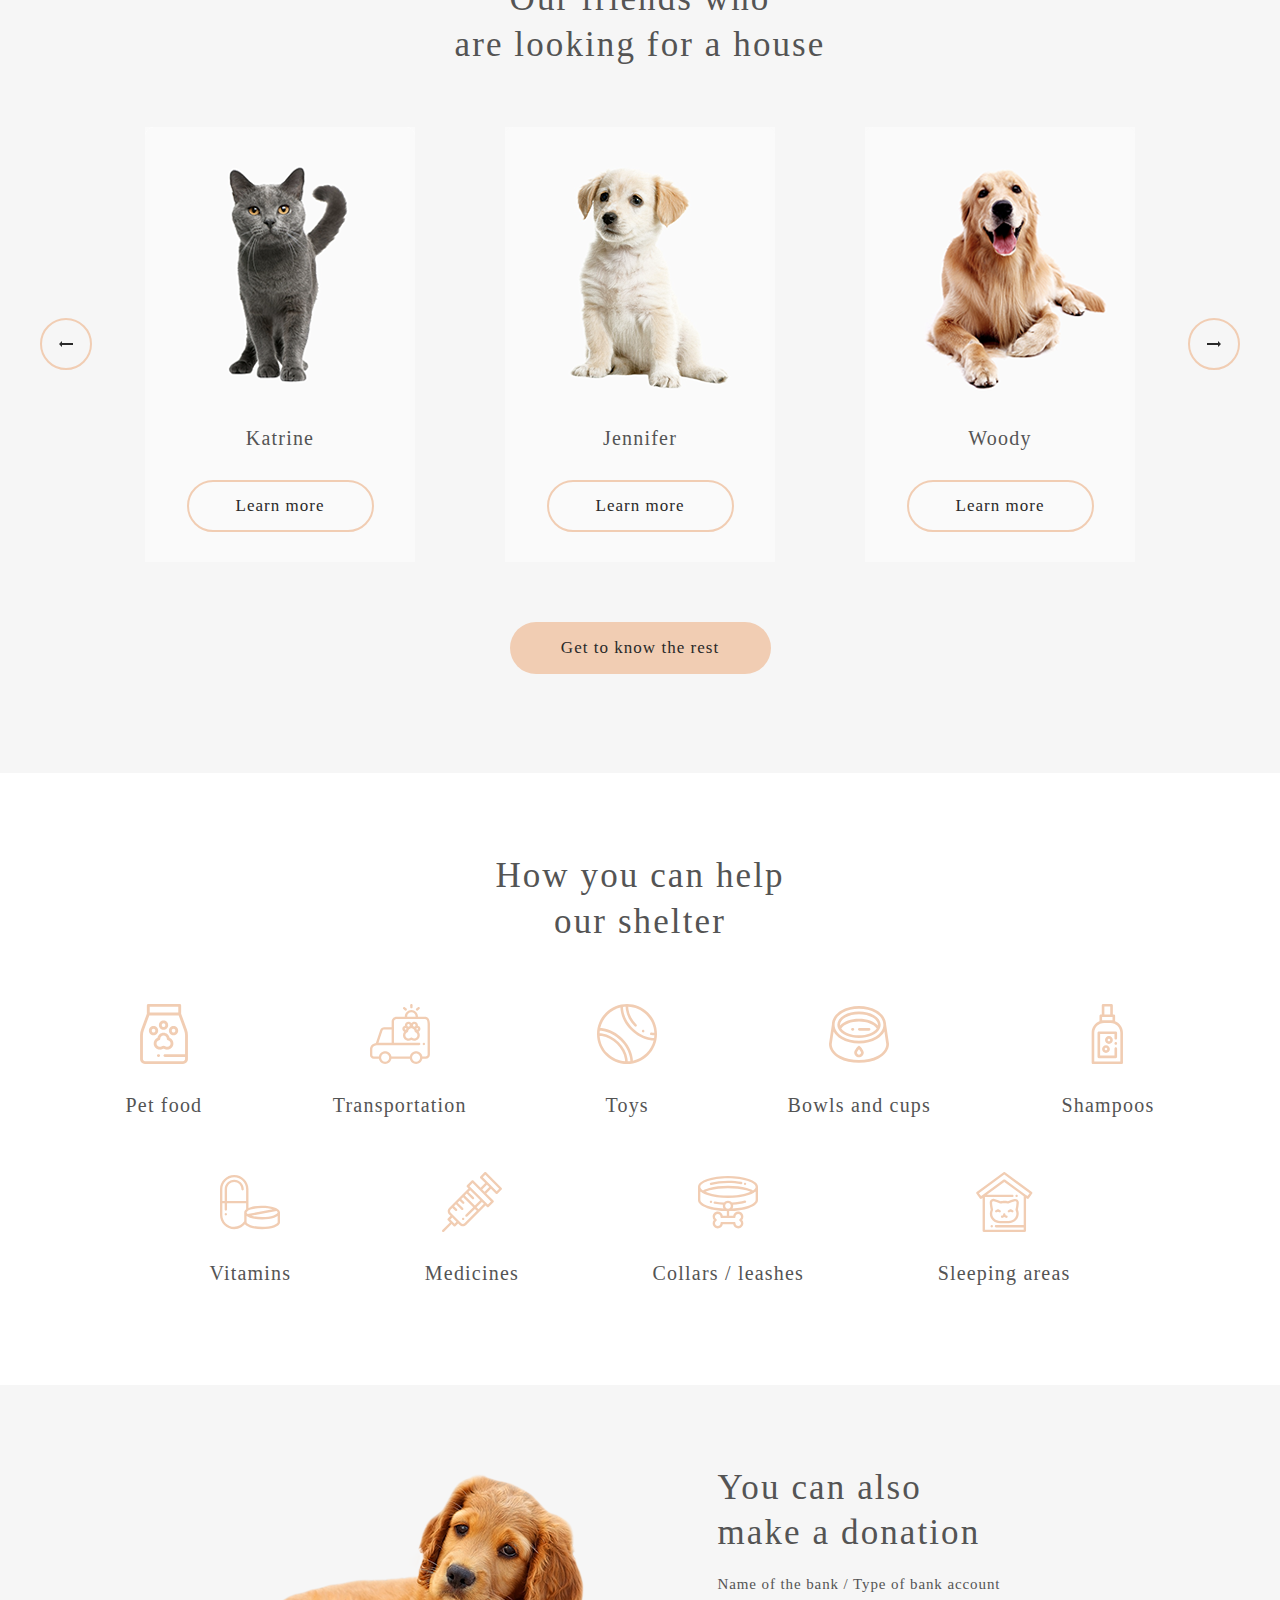
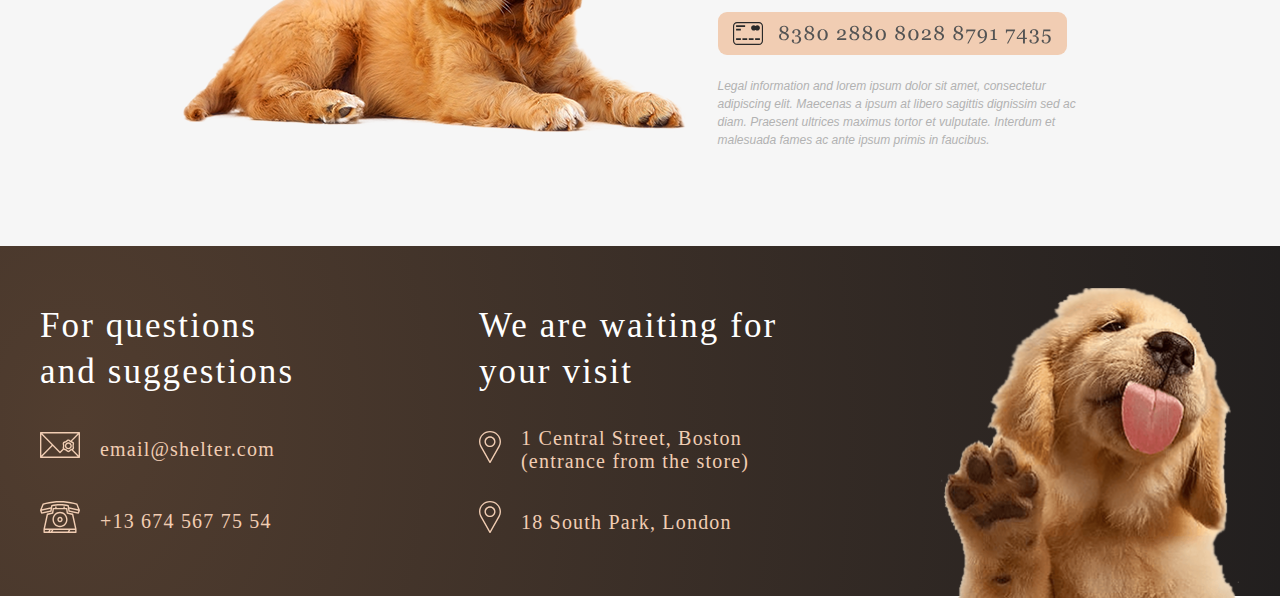
==== commit db2c0889: "feat: add page responsive main" ====
--- a/shelter/pages/main/index.html
+++ b/shelter/pages/main/index.html
@@ -26,18 +26,28 @@
              
              
             </ul>
-    </div>
+            <button class="menu-btn" type="button"> 
+                <span class="btn-line"></span>
+                <span class="btn-line"></span>
+                <span class="btn-line"></span>
+               
+                
+              </button>
+        </nav>
+    </div>
+    
     <div class="notonly">
         <div class="notonly-content">
             <h2 class="notonly-title">Not only people<br>need a house</h2>
-            <p class="notonly-text">We offer to give a chance to a little and nice puppy with an extremely wide and open heart. He or she will love you more than anybody else in the world, you will see!</p>
-            <a href="#friends"> <button class="notonly-button">  Make a friend</button></a>
+            <p class="notonly-text">We offer to give a chance to a little and nice  <span class="notonly-text__s"> puppy with an extremely wide and open heart. He or she will love you more than anybody else in the world, you will see!</span></p>
+            <a href="#friends"><div class="notonly-button">Make a friend</div></a>
         </div>
         <div class="puppy"></div>
      </div>
  </div>
 
 </div>
+
 <div class="container">
 <div class="about">
     <div class="about-pets"></div>
@@ -48,17 +58,18 @@
     </div>
 </div>
 </div>
+
 <div class="friends" id="friends">
     <div class="container">
         <div class="friends-title_block">
         <h3 class="friends-title">Our friends who<br>
             are looking for a house</h3>
         </div>
-        <div class="slider">
+        <div class="slider ">
             <div class="btn-left"><img src="../../assets/icons/Arrow-left.svg" alt="arrow"></div>
             <div class="slider-wrapper" id="slider-wrapper">
                 <div class="slider-pets " id="slider-pets">
-                 <div class="item" id="item-left">
+                 <div class="item " id="item-left">
 <div class="card-pets">
     <div class="images-pets"><img src="../../assets/images/pets-katrine.png" alt="Katrine"></div>
     <span class="name-pets">Katrine</span>
@@ -111,57 +122,59 @@
                     </div>                                                
                 </div>
             </div>
-            <div class="btn-left"><img src="../../assets/icons/Arrow-right.svg" alt="arrow"></div>
-        </div>
-       <a href="../pets/index.html"> <button class="btn-get__know">Get to know the rest</button></a>
-    </div>
-</div>
+            <div class="btn-right"><img src="../../assets/icons/Arrow-right.svg" alt="arrow"></div>
+        </div>
+       <a href="../pets/index.html"><div class="btn-get__know">Get to know the rest</div></a>
+    </div>
+</div>
+ 
 <div class="help" id="help">
     <div class="container">
         <h3 class="help-title">How you can help<br>
             our shelter</h3>
             <div class="help-blocks">
-                <div class="block">
-                    <img src="../../assets/icons/icon-pet-food.svg" class= "" alt="food">
+                <div class="block block1">
+                    <img src="../../assets/icons/icon-pet-food.svg" class= "help-icon" alt="food">
                     <h4 class="name-block">Pet food</h4>
                 </div>
-                <div class="block">
-                    <img src="../../assets/icons/icon-transportation.svg" class= "" alt="food">
+                <div class="block ">
+                    <img src="../../assets/icons/icon-transportation.svg" class= "help-icon" alt="food">
                     <h4 class="name-block">Transportation</h4>
                 </div>
-                <div class="block">
-                    <img src="../../assets/icons/icon-toys.svg" class= "" alt="food">
+                <div class="block ">
+                    <img src="../../assets/icons/icon-toys.svg" class= "help-icon" alt="food">
                     <h4 class="name-block">Toys</h4>
                 </div>
-                <div class="block">
-                    <img src="../../assets/icons/icon-bowls-and-cups.svg" class= "" alt="food">
+                <div class="block ">
+                    <img src="../../assets/icons/icon-bowls-and-cups.svg" class= "help-icon" alt="food">
                     <h4 class="name-block">Bowls and cups </h4>
                 </div>
-                <div class="block">
-                    <img src="../../assets/icons/icon-shampoos.svg" class= "" alt="food">
+                <div class="block block5">
+                    <img src="../../assets/icons/icon-shampoos.svg" class= "help-icon" alt="food">
                     <h4 class="name-block">Shampoos </h4>
                 </div>
-            </div>
-            <div class="help-blocks-2">
-                <div class="block">
-                    <img src="../../assets/icons/icon-vitamins.svg" class= "" alt="food">
+           
+           
+                <div class="block block6">
+                    <img src="../../assets/icons/icon-vitamins.svg" class= "help-icon" alt="food">
                     <h4 class="name-block">Vitamins</h4>
                 </div>
-                <div class="block">
-                    <img src="../../assets/icons/icon-medicines.svg" class= "" alt="food">
+                <div class="block ">
+                    <img src="../../assets/icons/icon-medicines.svg" class= "help-icon" alt="food">
                     <h4 class="name-block">Medicines</h4>
                 </div>
-                <div class="block">
-                    <img src="../../assets/icons/icon-collars-leashes.svg" class= "" alt="food">
+                <div class="block ">
+                    <img src="../../assets/icons/icon-collars-leashes.svg" class= "help-icon" alt="food">
                     <h4 class="name-block">Collars / leashes</h4>
                 </div>
-                <div class="block">
-                    <img src="../../assets/icons/icon-sleeping-area.svg" class= "" alt="food">
+                <div class="block block9">
+                    <img src="../../assets/icons/icon-sleeping-area.svg" class= "help-icon" alt="food">
                     <h4 class="name-block">Sleeping areas</h4>
                 </div>
-            </div>
-    </div>
-</div>
+            </div> 
+    </div>
+</div>
+
 <div class="donation">
     <div class="container">
         <div class="donation-container">
@@ -170,40 +183,46 @@
                 <h3 class="donation-title">You can also<br>make a donation</h3>
                 <span class="donation-subheading">Name of the bank / Type of bank account</span>
                 <a href="#" ><div class="donation-creditcard"></div></a>
+                <a href="#" ><div class="donation-creditcard-mob"></div></a>
                 <p class="donation-text">Legal information and lorem ipsum dolor sit amet, consectetur adipiscing elit. Maecenas a ipsum at libero sagittis dignissim sed ac diam. Praesent ultrices maximus tortor et vulputate. Interdum et malesuada fames ac ante ipsum primis in faucibus.</p>
             </div>
         </div>
     </div>
 </div>
+
 <footer class="footer" id="footer">
     <div class="container">
         <div class="footer-content">
             <div class="contacts">
                 <h3 class="contacts-title">For questions and suggestions</h3>
-                <div class="email">
+                <a href="https://www.google.com/intl/ru/gmail/about/" target="_blank"><div class="email">
                     <img src="../../assets/icons/icon-email.svg" class="email-icon" alt="email">
                     <span class="email-text">email@shelter.com</span>
-                </div>
-                <div class="phone">
+                </div></a>
+                <a href="tel:+136745677554"><div class="phone">
                     <img src="../../assets/icons/icon-phone.svg" class="phone-icon" alt="adress">
                     <span class="email-text">+13 674 567 75 54</span>
                 </div>
+            </a>
             </div>
             <div class="adress">
-                <h3 class="adress-title">We are waiting for your visit</h3>
-                <div class="adress-street">
+               <div class="adress-title__block"> <h3 class="adress-title">We are waiting for your visit</h3></div>
+                <a href="https://www.google.by/maps/@42.3585558,-71.056915,826m/data=!3m1!1e3?hl=ru" target="_blank"><div class="adress-street">
                     <img src="../../assets/icons/icon-marker.svg" class="marker-icon" alt="marker">
                     <span class="street-text">1 Central Street, Boston (entrance from the store)</span>
                 </div>
-                <div class="adress-sity">
+            </a>
+                <a href="https://www.google.by/maps/@51.4669829,-0.2549228,44568m/data=!3m1!1e3?hl=ru" target="_blank"><div class="adress-sity">
                     <img src="../../assets/icons/icon-marker.svg" class="marker-icon" alt="adress">
                     <span class="sity-text">18 South Park, London </span>
-                </div>
+                </div></a>
             </div>
             <div class="footer-puppy"></div>
            
         </div>
     </div>
 </footer>
+  
+<script src="index.js"></script>
 </body>
 </html>--- a/shelter/pages/main/style.css
+++ b/shelter/pages/main/style.css
@@ -14,9 +14,11 @@
 }
 
 .start-background {
-  background-image: url("../../assets/images/start-screen-gradient-background.png");
+  background: url(noise_lines_transparent@2X.png), radial-gradient(100% 215.42% at 0% 0%, #5B483A 0%, #262425 100%), #211F20;
   background-repeat: no-repeat;
-  background-size: 100%;
+  background-size: cover;
+  height: 100%;
+  width: 100%;
 }
 
 .container {
@@ -73,7 +75,6 @@
   color: #CDCDCD;
   margin-left: 35px;
   padding-bottom: 4px;
-  transition: 0.5s;
 }
 .nav-link:hover {
   color: #FAFAFA;
@@ -120,6 +121,10 @@
 }
 
 .notonly-button {
+  display: flex;
+  flex-direction: column;
+  align-items: center;
+  justify-content: center;
   font-family: "Georgia";
   font-style: normal;
   font-weight: 400;
@@ -141,7 +146,8 @@
 
 .puppy {
   background-image: url("../../assets/images/start-screen-puppy.png");
-  background-size: cover;
+  background-size: contain;
+  background-repeat: no-repeat;
   width: 698px;
   height: 728px;
   margin-top: 60px;
@@ -157,6 +163,7 @@
 
 .about-pets {
   background-image: url("../../assets/images/about-pets.png");
+  background-repeat: no-repeat;
   width: 300px;
   height: 408px;
 }
@@ -277,6 +284,9 @@
   margin-left: 45px;
   margin-right: 45px;
   cursor: pointer;
+}
+.card-pets:hover {
+  box-shadow: 1px 1px 1px 1px #CDCDCD;
 }
 
 .name-pets {
@@ -313,8 +323,10 @@
 }
 
 .btn-get__know {
+  display: flex;
+  justify-content: center;
+  align-items: center;
   margin: 0 auto;
-  display: block;
   margin-top: 60px;
   font-family: "Georgia";
   font-style: normal;
@@ -351,26 +363,38 @@
 .help-blocks {
   display: flex;
   justify-content: space-between;
-  width: 1026px;
+  flex-wrap: wrap;
+  width: 1029px;
   margin: 0 auto;
   margin-top: 60px;
-}
-
-.help-blocks-2 {
-  display: flex;
-  justify-content: space-between;
-  width: 858px;
-  margin: 0 auto;
-  margin-top: 55px;
-  margin-bottom: 100px;
+  padding-bottom: 45px;
 }
 
 .block {
   display: flex;
   flex-direction: column;
   align-items: center;
-  /* width: 167px;*/
+  margin-bottom: 55px;
+  /*width: 165px;*/
   height: 113px;
+  margin-left: 60px;
+  margin-right: 60px;
+}
+
+.block1 {
+  margin-left: 0px;
+}
+
+.block5 {
+  margin-right: 0px;
+}
+
+.block6 {
+  margin-left: 84px;
+}
+
+.block9 {
+  margin-right: 84px;
 }
 
 .name-block {
@@ -404,6 +428,7 @@
   width: 505px;
   height: 261px;
   margin-top: 15px;
+  background-size: cover;
 }
 
 .donation-content {
@@ -458,7 +483,8 @@
   background: url(noise_lines_transparent@2X.png), radial-gradient(110.67% 538.64% at 5.73% 50%, #513D2F 0%, #1A1A1C 100%), #211F20;
   height: 350px;
 }
-.footer .contacts-title {
+
+.contacts-title {
   font-family: "Georgia";
   font-style: normal;
   font-weight: 400;
@@ -484,6 +510,7 @@
   display: flex;
   align-items: flex-end;
   margin-bottom: 40px;
+  cursor: pointer;
 }
 
 .email-text {
@@ -494,10 +521,12 @@
   line-height: 115%;
   color: #F1CDB3;
   letter-spacing: 0.06em;
+  cursor: pointer;
 }
 
 .email-icon {
   margin-right: 20px;
+  cursor: pointer;
 }
 
 .phone-icon {
@@ -508,6 +537,7 @@
   display: flex;
   align-items: flex-end;
   margin-bottom: 40px;
+  cursor: pointer;
 }
 
 .adress {
@@ -529,11 +559,13 @@
   display: flex;
   align-items: flex-end;
   margin-bottom: 28px;
+  cursor: pointer;
 }
 
 .marker-icon {
   margin-right: 20px;
   padding-bottom: 10px;
+  cursor: pointer;
 }
 
 .street-text {
@@ -544,6 +576,7 @@
   line-height: 115%;
   color: #F1CDB3;
   letter-spacing: 0.06em;
+  cursor: pointer;
 }
 
 .sity-text {
@@ -554,12 +587,14 @@
   line-height: 115%;
   color: #F1CDB3;
   letter-spacing: 0.06em;
+  cursor: pointer;
 }
 
 .adress-sity {
   display: flex;
   align-items: center;
   margin-bottom: 40px;
+  cursor: pointer;
 }
 
 .footer-puppy {
@@ -569,6 +604,14 @@
   margin-top: 20px;
 }
 
+.menu-btn {
+  display: none;
+}
+
+.donation-creditcard-mob {
+  display: none;
+}
+
 /*
 @keyframes move-right{
   from {left: -1080px}
@@ -579,4 +622,370 @@
   animation-name: move-right;
   animation-duration: 5s;
 }
-*//*# sourceMappingURL=style.css.map */+*/
+@media (max-width: 1180px) {
+  .slider-wrapper {
+    max-width: 580px;
+  }
+  .slider-pets {
+    left: -580px;
+    position: static;
+  }
+  .card-pets {
+    margin-left: 0px;
+    margin-right: 40px;
+  }
+}
+@media (max-width: 1035px) {
+  .notonly {
+    flex-direction: column;
+    align-items: center;
+  }
+  .notonly-content {
+    margin-top: 60px;
+  }
+  .notonly-title {
+    margin-top: 0px;
+  }
+  .container {
+    max-width: 708px;
+  }
+  .header {
+    padding-top: 30px;
+  }
+  .puppy {
+    max-width: 569px;
+    margin-top: 100px;
+    max-height: 593px;
+    margin-left: auto;
+  }
+  .notonly-button {
+    margin: 0 auto;
+  }
+  .about {
+    flex-direction: column-reverse;
+    align-items: center;
+    margin-top: 65px;
+    margin-bottom: 0px;
+  }
+  .about-pets {
+    margin-top: 52px;
+    margin-bottom: 100px;
+  }
+  .about-content {
+    margin-left: 0px;
+  }
+  .help-blocks {
+    padding-bottom: 45px;
+    flex-wrap: wrap;
+    width: 630px;
+  }
+  .block {
+    width: 167px;
+    margin-bottom: 55px;
+    margin-left: 0px;
+    margin-right: 0px;
+  }
+  .block1 {
+    margin-left: 0px;
+  }
+  .block5 {
+    margin-right: 0px;
+  }
+  .block6 {
+    margin-left: 0px;
+  }
+  .block9 {
+    margin-right: 0px;
+  }
+  .donation {
+    padding-bottom: 100px;
+  }
+  .footer {
+    height: auto;
+  }
+  .footer-content {
+    flex-wrap: wrap;
+    justify-content: space-around;
+    padding-top: 0px;
+  }
+  .donation-container {
+    flex-direction: column-reverse;
+    align-items: center;
+    height: auto;
+    width: 505px;
+  }
+  .donation-title {
+    margin-top: 0px;
+  }
+  .donation-dog {
+    margin-top: 45px;
+  }
+  .contacts-title {
+    margin-top: 30px;
+  }
+  .adress-title {
+    margin-top: 30px;
+  }
+}
+@media (max-width: 767px) {
+  .logo {
+    margin-left: 10px;
+  }
+  .nav-list {
+    display: none;
+  }
+  .menu-btn {
+    width: 30px;
+    height: 30px;
+    background-color: transparent;
+    border: none;
+    cursor: pointer;
+    display: inline-block;
+    position: relative;
+    margin-top: 20px;
+    margin-right: 43px;
+    transition: 0.5s;
+  }
+  .btn-line {
+    position: absolute;
+    width: 30px;
+    height: 2px;
+    left: 0px;
+    background: #F1CDB3;
+    border-radius: 2px;
+    transition: 0.3s;
+  }
+  .btn-line:nth-child(1) {
+    top: 0px;
+  }
+  .btn-line:nth-child(2) {
+    top: 9px;
+  }
+  .btn-line:nth-child(3) {
+    top: 18px;
+  }
+  .nav-list {
+    position: absolute;
+    left: 0px;
+    top: 0px;
+    right: 0px;
+    margin-top: 0px;
+    background-color: #292929;
+    display: flex;
+    justify-content: center;
+    align-items: center;
+    flex-direction: column;
+    transform: translateY(-100%);
+    transition: 0.5s;
+    padding-top: 400px;
+    padding-left: 0px;
+  }
+  .nav-item {
+    margin-bottom: 40px;
+  }
+  .nav-list-open .nav-list {
+    transform: translateY(-30%);
+  }
+  .nav-list-open .menu-btn {
+    transform: rotate(90deg);
+    transition: 0.5s;
+  }
+  .nav-link {
+    font-size: 32px;
+    margin-left: 0px;
+  }
+  .logo {
+    position: relative;
+    z-index: 5;
+  }
+  .help-title {
+    font-size: 25px;
+    margin-top: 42px;
+    margin-bottom: 0px;
+  }
+  .help-blocks {
+    margin-top: 42px;
+    max-width: 290px;
+  }
+  .block {
+    max-width: 130px;
+    margin-bottom: 0px;
+    height: 117px;
+  }
+  .name-block {
+    font-size: 15px;
+    margin-top: 20px;
+  }
+  .help-icon {
+    width: 50px;
+  }
+}
+@media (max-width: 570px) {
+  /*
+  .container{
+   max-width: $container270;
+  }
+  */
+  .notonly-title {
+    text-align: center;
+    font-size: 7.81vw;
+    line-height: 130%;
+    letter-spacing: 0.06em;
+  }
+  .notonly-text {
+    margin-left: 15px;
+    margin-right: 10px;
+  }
+  .notonly-text__s {
+    display: inline-block;
+    text-align: center;
+  }
+  .puppy {
+    width: 81.25vw;
+    height: 271px;
+    margin-top: 105px;
+    margin-right: 10px;
+  }
+  .about {
+    max-width: 270px;
+    margin: 0 auto;
+  }
+  .about-title {
+    font-size: 25px;
+    justify-content: center;
+    text-align: center;
+    margin-top: 25px;
+  }
+  .about-text {
+    text-align: justify;
+    margin-top: 25px;
+    margin-bottom: 0;
+  }
+  .about-pets {
+    background-size: cover;
+    margin: 0 auto;
+    margin-top: 40px;
+    width: 260px;
+    height: 353px;
+  }
+  .friends {
+    height: auto;
+    padding-bottom: 42px;
+  }
+  .friends-title_block {
+    padding-top: 48px;
+    padding-bottom: 18px;
+  }
+  .friends-title {
+    font-size: 25px;
+    margin-top: 35px;
+  }
+  .slider-wrapper {
+    max-width: 270px;
+  }
+  .slider {
+    position: relative;
+    align-items: flex-end;
+    justify-content: center;
+    height: 507px;
+  }
+  .card-pets {
+    height: 435px;
+    margin-bottom: 72px;
+  }
+  .btn-left {
+    position: absolute;
+    left: 65px;
+  }
+  .btn-right {
+    position: absolute;
+    right: 65px;
+  }
+  .btn-get__know {
+    margin-top: 40px;
+  }
+  .help-blocks {
+    padding-bottom: 12px;
+  }
+  .donation {
+    padding-top: 42px;
+    padding-bottom: 42px;
+  }
+  .donation-container {
+    width: 300px;
+  }
+  .donation-content {
+    align-items: center;
+    width: 300px;
+  }
+  .donation-title {
+    font-size: 25px;
+    text-align: center;
+    margin-bottom: 23px;
+  }
+  .donation-subheading {
+    letter-spacing: 0;
+    margin-bottom: 23px;
+  }
+  .donation-text {
+    text-align: justify;
+    width: 280px;
+    margin-top: 5px;
+  }
+  .donation-creditcard {
+    display: none;
+  }
+  .donation-creditcard-mob {
+    display: inline-block;
+    background-image: url("../../assets/icons/Credit card-mob.svg");
+    width: 281px;
+    height: 43px;
+    margin-bottom: 10px;
+    cursor: pointer;
+  }
+  .donation-dog {
+    width: 260px;
+    height: 135px;
+    margin-top: 30px;
+  }
+  .footer {
+    font-size: 25px;
+  }
+  .footer-content {
+    width: 300px;
+    margin: 0 auto;
+  }
+  .contacts-title {
+    font-size: 25px;
+    text-align: center;
+  }
+  .adress-title {
+    font-size: 25px;
+    text-align: center;
+    margin-top: 5px;
+  }
+  .footer-puppy {
+    background-size: cover;
+    width: 260px;
+    height: 269px;
+  }
+  .email {
+    margin-left: 15px;
+    margin-top: 10px;
+  }
+  .phone {
+    margin-left: 15px;
+  }
+  .adress-title__block {
+    margin: 0 auto;
+    margin-bottom: 40px;
+    width: 250px;
+  }
+  .adress-street {
+    margin-bottom: 35px;
+  }
+  .adress-sity {
+    margin-bottom: 15px;
+  }
+}/*# sourceMappingURL=style.css.map */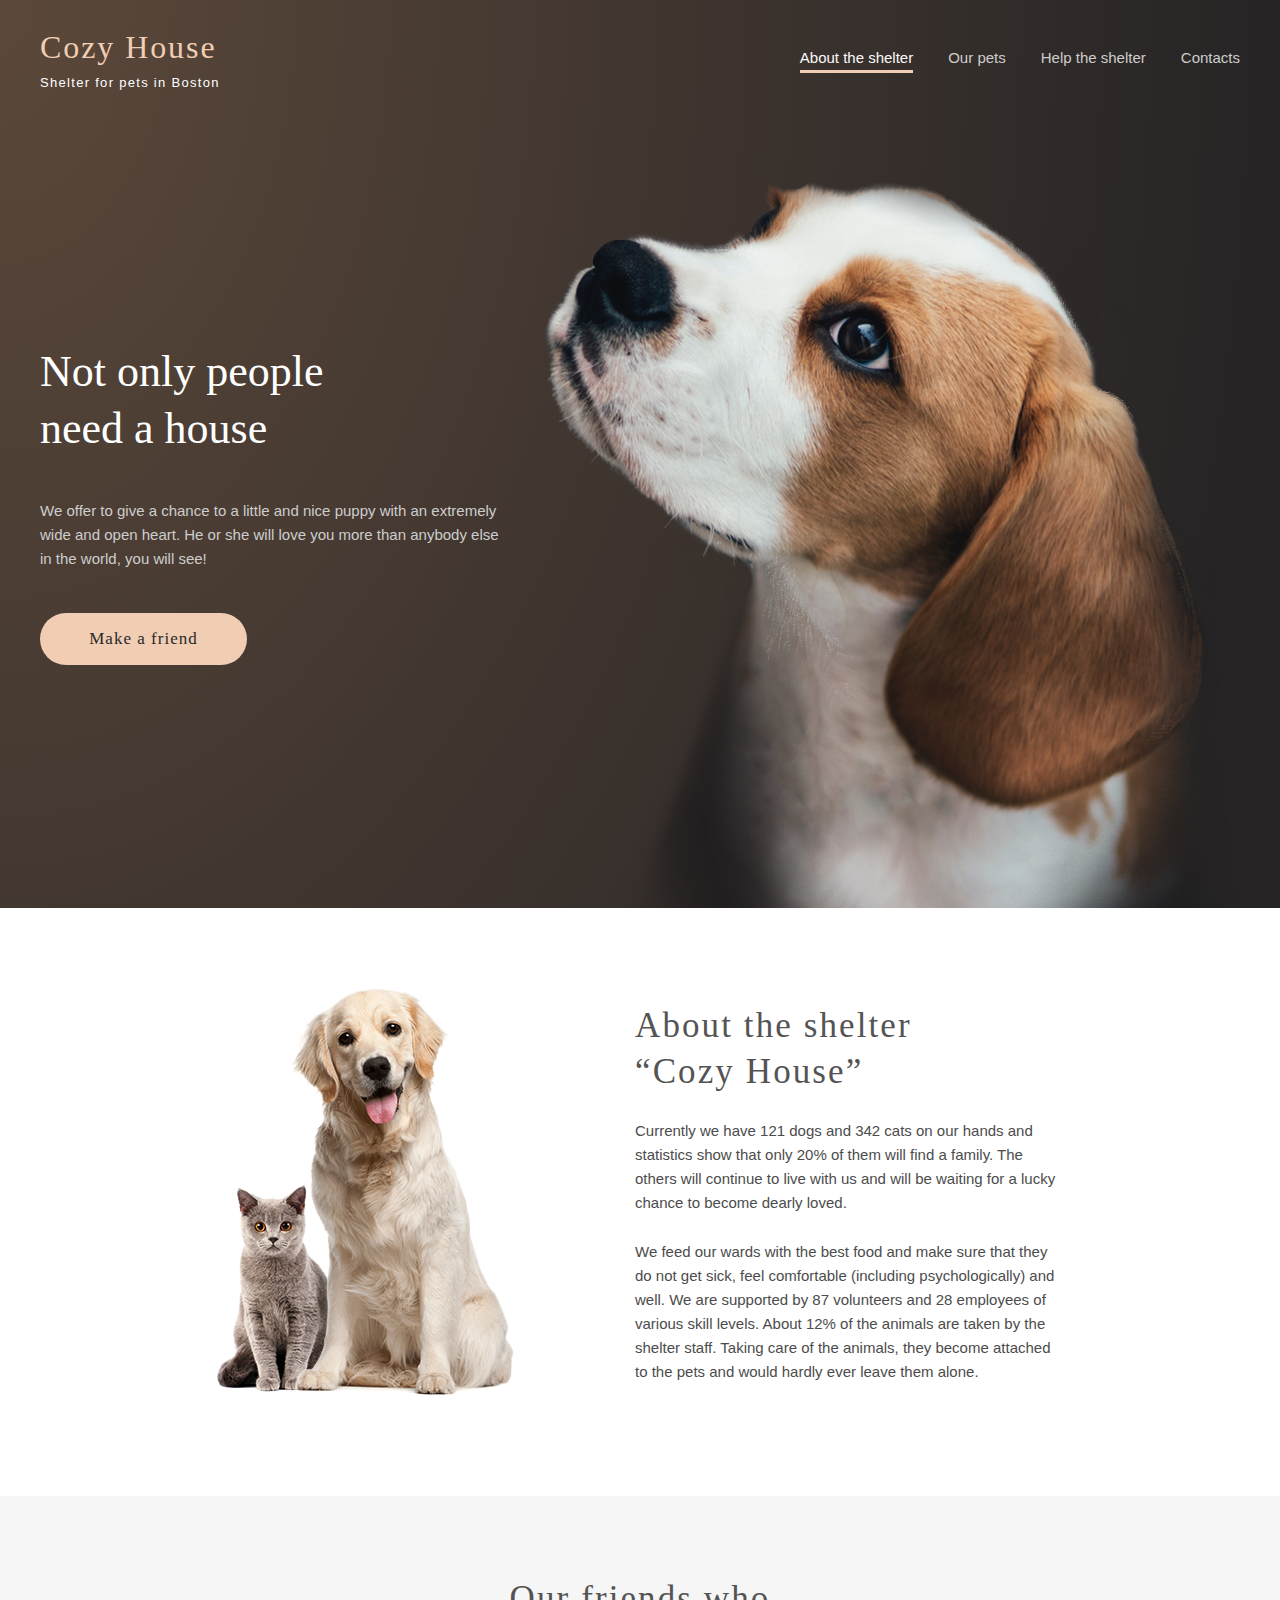
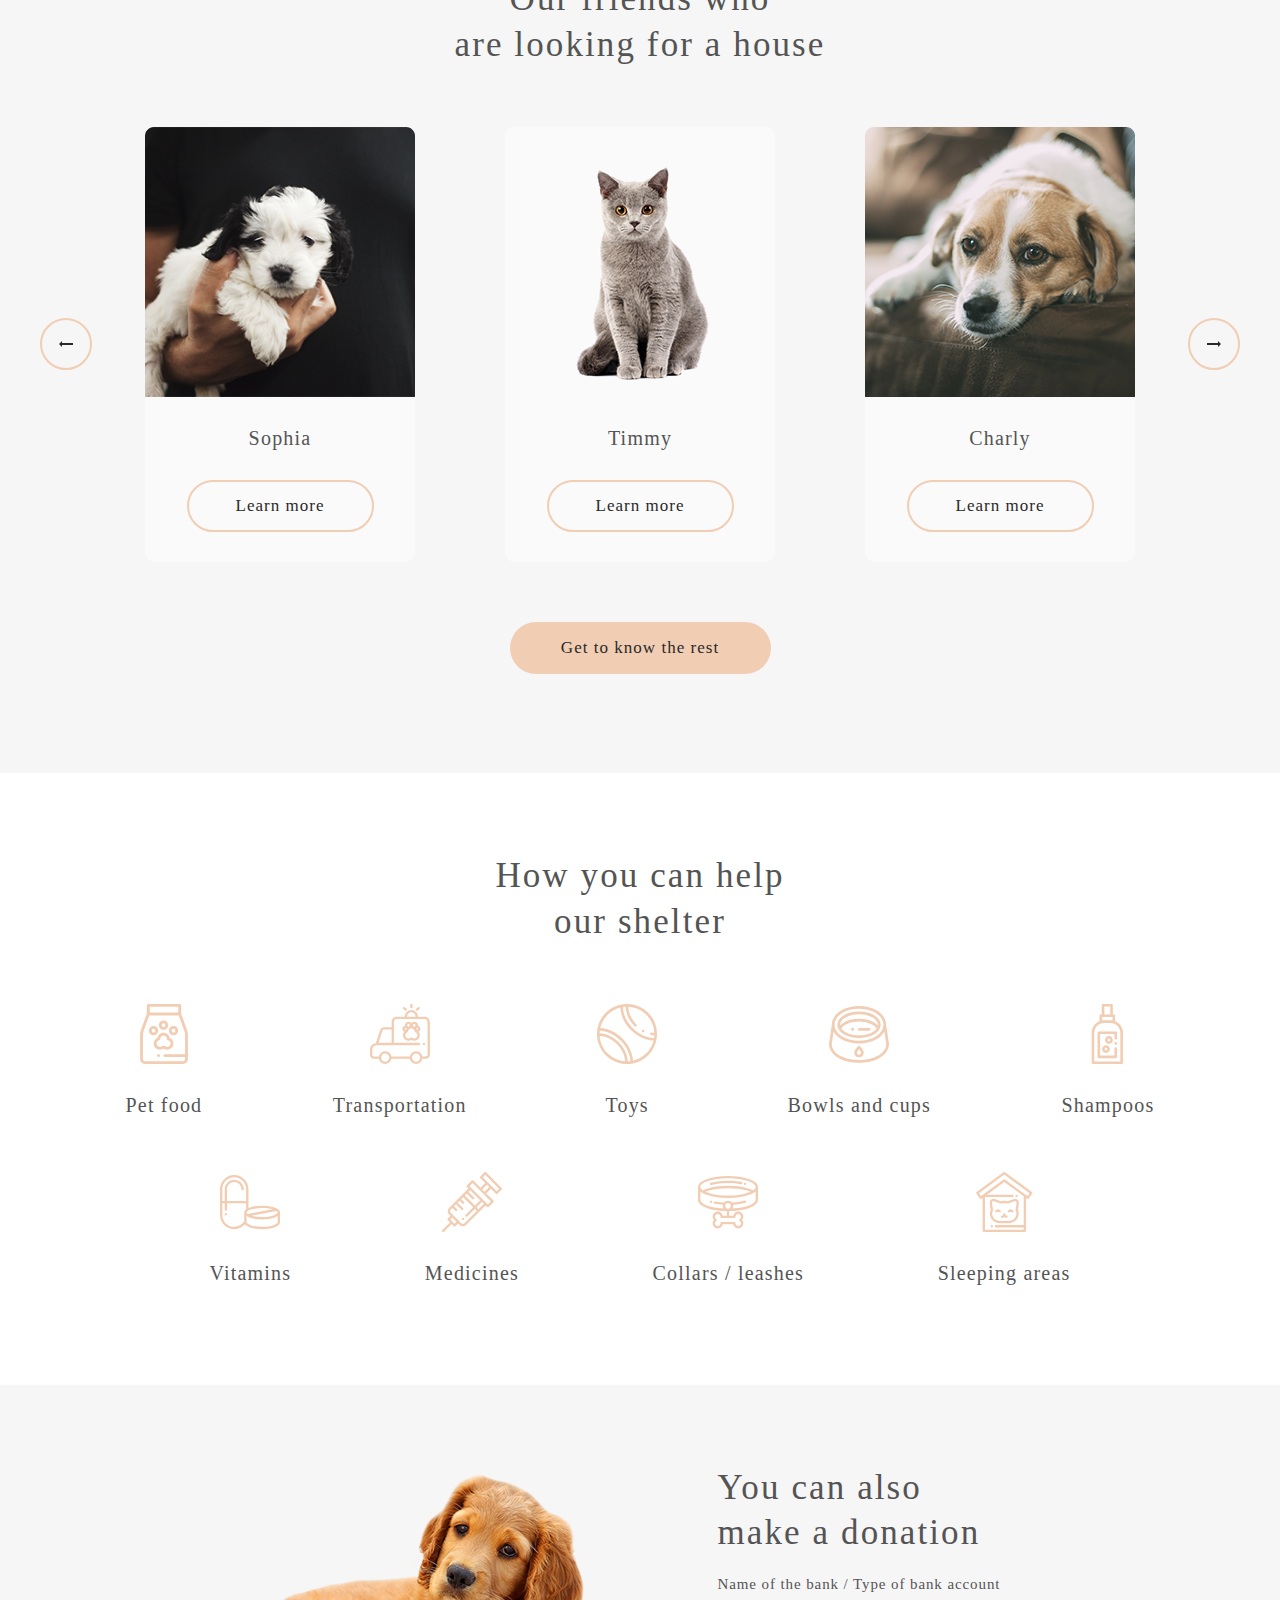
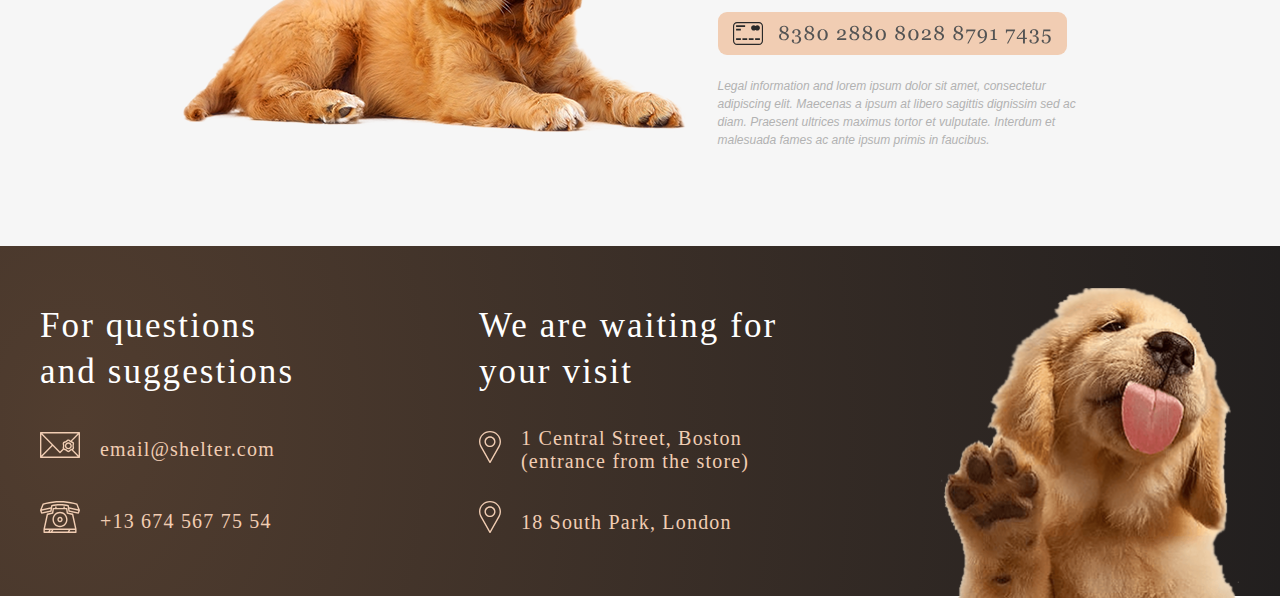
==== commit 1b737143: "feat: add pets.json" ====
--- a/shelter/pages/main/index.html
+++ b/shelter/pages/main/index.html
@@ -9,7 +9,7 @@
     <link rel="stylesheet" href="style.css">
     <title>shelter</title>
 </head>
-<body>
+<body class = "body">
     <div class="start-background">
  <div class="container">
     <div class="header">
@@ -68,7 +68,7 @@
         <div class="slider ">
             <div class="btn-left"><img src="../../assets/icons/Arrow-left.svg" alt="arrow"></div>
             <div class="slider-wrapper" id="slider-wrapper">
-                <div class="slider-pets " id="slider-pets">
+                <div class="slider-pets" id="slider-pets">
                  <div class="item " id="item-left">
 <div class="card-pets">
     <div class="images-pets"><img src="../../assets/images/pets-katrine.png" alt="Katrine"></div>
@@ -88,13 +88,30 @@
   </div>
   <div class="item" id="item-center">
     <div class="card-pets">
-        <div class="images-pets"><img src="../../assets/images/pets-katrine.png" alt="Katrine"></div>
-        <span class="name-pets">Katrine</span>
-        <button class="btn-pets">Learn more</button>
-    </div>
-    <div class="card-pets">
-        <div class="images-pets"><img src="../../assets/images/pets-jennifer.png" alt="jennifer"></div>
-        <span class="name-pets">Jennifer</span>
+        <div class="images-pets"><img src="../../assets/images/pets-sophia.png" alt="sophia"></div>
+        <span class="name-pets">Sophia</span>
+        <button class="btn-pets">Learn more</button>
+    </div>
+    <div class="card-pets">
+        <div class="images-pets"><img src="../../assets/images/pets-timmy.png" alt="timmy"></div>
+        <span class="name-pets">Timmy</span>
+        <button class="btn-pets">Learn more</button>
+    </div>
+    <div class="card-pets">
+        <div class="images-pets"><img src="../../assets/images/pets-charly.png" alt="charly"></div>
+        <span class="name-pets">Charly</span>
+        <button class="btn-pets">Learn more</button>
+    </div>
+</div>
+<div class="item" id="item-right">
+    <div class="card-pets">
+        <div class="images-pets"><img src="../../assets/images/pets-scarlet.png" alt="scarlet"></div>
+        <span class="name-pets">Scarlet</span>
+        <button class="btn-pets">Learn more</button>
+    </div>
+    <div class="card-pets">
+        <div class="images-pets"><img src="../../assets/images/pets-freddie.png" alt="freddie"></div>
+        <span class="name-pets">Freddie</span>
         <button class="btn-pets">Learn more</button>
     </div>
     <div class="card-pets">
@@ -102,29 +119,36 @@
         <span class="name-pets">Woody</span>
         <button class="btn-pets">Learn more</button>
     </div>
-</div>
-<div class="item" id="item-right">
-    <div class="card-pets">
-        <div class="images-pets"><img src="../../assets/images/pets-katrine.png" alt="Katrine"></div>
-        <span class="name-pets">3atrine</span>
-        <button class="btn-pets">Learn more</button>
-    </div>
-    <div class="card-pets">
-        <div class="images-pets"><img src="../../assets/images/pets-jennifer.png" alt="jennifer"></div>
-        <span class="name-pets">Jennifer</span>
-        <button class="btn-pets">Learn more</button>
-    </div>
-    <div class="card-pets">
-        <div class="images-pets"><img src="../../assets/images/pets-woody.png" alt="woody"></div>
-        <span class="name-pets">Woody</span>
-        <button class="btn-pets">Learn more</button>
-    </div>
                     </div>                                                
                 </div>
             </div>
             <div class="btn-right"><img src="../../assets/icons/Arrow-right.svg" alt="arrow"></div>
         </div>
        <a href="../pets/index.html"><div class="btn-get__know">Get to know the rest</div></a>
+    </div>
+    <div class="popup">
+        <div class="popup-container">
+        <div class="popup-wrapper">
+            <div class="btn-popup">X</div>
+        <div class="popup_body">
+           
+      <div class="images-pets_popup"></div>
+        
+       <div class="pets-description">
+        <h4 class="name">Jennifer</h4>
+        <h5 class="type">Dog</h5>
+        <h5 class="breed">Labrador</h5>
+        <p class="description">Jennifer is a sweet 2 months old Labrador that is patiently waiting to find a new forever home. This girl really enjoys being able to go outside to run and play, but won't hesitate to play up a storm in the house if she has all of her favorite toys.</p>
+        <h5 class="age">Age:<span class="age-pets">2 months</span></h5>
+        <h5 class="inoculations">Inoculations:<span class="inoculations-pets">none</span></h5>
+        <h5 class="diseases">Diseases:<span class="diseases-pets">none</span></h5>
+        <h5 class="parasites">Parasites:<span class="parasites-pets">none</span></h5>
+       </div>
+       
+       
+      </div>
+    </div>
+      </div>
     </div>
 </div>
  
--- a/shelter/pages/main/style.css
+++ b/shelter/pages/main/style.css
@@ -21,17 +21,25 @@
   width: 100%;
 }
 
+#start-background {
+  background-color: #000000;
+}
+
 .container {
   margin: 0 auto;
   max-width: 1200px;
-  /* padding-top: 60px;*/
+}
+
+.body-lock {
+  overflow: hidden;
 }
 
 .header {
   display: flex;
   justify-content: space-between;
   max-width: 1200px;
-  padding-top: 60px;
+  padding-top: 30px;
+  padding-bottom: 30px;
 }
 
 .logo {
@@ -148,6 +156,7 @@
   background-image: url("../../assets/images/start-screen-puppy.png");
   background-size: contain;
   background-repeat: no-repeat;
+  background-position: center bottom;
   width: 698px;
   height: 728px;
   margin-top: 60px;
@@ -283,10 +292,15 @@
   background-color: #FAFAFA;
   margin-left: 45px;
   margin-right: 45px;
+  border-radius: 10px;
+  transition: 0.5s;
   cursor: pointer;
 }
 .card-pets:hover {
-  box-shadow: 1px 1px 1px 1px #CDCDCD;
+  box-shadow: 0px 0px 10px 2px rgba(34, 60, 80, 0.2);
+}
+.card-pets:hover .btn-pets {
+  background: #FDDCC4;
 }
 
 .name-pets {
@@ -612,17 +626,175 @@
   display: none;
 }
 
-/*
-@keyframes move-right{
-  from {left: -1080px}
-  to{left: 0px}
-}
-
-.transition-right{
+.popup {
+  display: inline-block;
+  position: fixed;
+  width: 100%;
+  height: 100%;
+  background: rgba(41, 41, 41, 0.6);
+  top: 0;
+  left: 0;
+  z-index: 20;
+  opacity: 0;
+  visibility: hidden;
+}
+
+.popup-container {
+  display: flex;
+  align-items: center;
+  justify-content: center;
+  min-height: 100%;
+}
+
+.popup-wrapper {
+  display: flex;
+  flex-direction: column;
+  align-items: flex-end;
+  width: 952px;
+  margin: 0 auto;
+  min-height: 100%;
+}
+
+.btn-popup {
+  display: flex;
+  flex-direction: column;
+  align-items: center;
+  justify-content: center;
+  width: 52px;
+  height: 52px;
+  border: 2px solid #F1CDB3;
+  border-radius: 100px;
+  transition: 0.5s;
+  cursor: pointer;
+}
+.btn-popup:hover {
+  background: #FDDCC4;
+}
+
+.popup_body {
+  display: flex;
+  align-items: center;
+  justify-content: center;
+  min-height: 100%;
+  width: 900px;
+  height: 500px;
+  margin: 0 auto;
+  background-color: #FFFFFF;
+  padding: 30px 10px;
+  font-family: "Georgia";
+  font-style: normal;
+  font-weight: 400;
+  font-size: 15px;
+  line-height: 115%;
+  letter-spacing: 0.06em;
+  color: #000000;
+}
+
+.images-pets_popup {
+  background-image: url("../../assets/images/jennifer.png");
+  width: 500px;
+  height: 500px;
+}
+
+.pets-description {
+  width: 350px;
+}
+
+.name {
+  margin-top: 50px;
+  margin-bottom: 20px;
+  font-size: 35px;
+  line-height: 110%;
+}
+
+.type {
+  margin-top: 0px;
+  margin-bottom: 0px;
+  font-size: 20px;
+  line-height: 110%;
+}
+
+.breed {
+  margin-top: 20px;
+  margin-bottom: 20px;
+  font-size: 20px;
+  line-height: 110%;
+}
+
+.age {
+  margin-top: 20px;
+  margin-bottom: 10px;
+  font-weight: 700;
+  line-height: 110%;
+}
+
+.age-pets {
+  font-weight: 400;
+  line-height: 110%;
+}
+
+.inoculations {
+  margin-top: 0px;
+  margin-bottom: 0px;
+  font-weight: 700;
+  line-height: 110%;
+}
+
+.inoculations-pets {
+  font-weight: 400;
+  line-height: 110%;
+}
+
+.diseases {
+  margin-top: 10px;
+  margin-bottom: 10px;
+  font-weight: 700;
+  line-height: 110%;
+}
+
+.diseases-pets {
+  font-weight: 400;
+  line-height: 110%;
+}
+
+.parasites {
+  margin-top: 10px;
+  margin-bottom: 10px;
+  font-weight: 700;
+  line-height: 110%;
+}
+
+.parasites-pets {
+  font-weight: 400;
+  line-height: 110%;
+}
+
+@keyframes move-right {
+  from {
+    left: -1080px;
+  }
+  to {
+    left: -2160px;
+  }
+}
+.transition-right {
   animation-name: move-right;
-  animation-duration: 5s;
-}
-*/
+  animation-duration: 3s;
+}
+
+@keyframes move-left {
+  from {
+    left: -1080px;
+  }
+  to {
+    left: 0px;
+  }
+}
+.transition-left {
+  animation-name: move-left;
+  animation-duration: 3s;
+}
+
 @media (max-width: 1180px) {
   .slider-wrapper {
     max-width: 580px;
@@ -652,6 +824,7 @@
   }
   .header {
     padding-top: 30px;
+    padding-bottom: 0px;
   }
   .puppy {
     max-width: 569px;
@@ -730,7 +903,7 @@
 }
 @media (max-width: 767px) {
   .logo {
-    margin-left: 10px;
+    margin-left: 20px;
   }
   .nav-list {
     display: none;
@@ -744,7 +917,7 @@
     display: inline-block;
     position: relative;
     margin-top: 20px;
-    margin-right: 43px;
+    margin-right: 20px;
     transition: 0.5s;
   }
   .btn-line {
@@ -766,26 +939,29 @@
     top: 18px;
   }
   .nav-list {
-    position: absolute;
-    left: 0px;
+    display: flex;
+    justify-content: center;
+    align-items: center;
+    flex-direction: column;
+    position: fixed;
+    width: 320px;
+    height: 100%;
+    left: auto;
     top: 0px;
     right: 0px;
     margin-top: 0px;
     background-color: #292929;
-    display: flex;
-    justify-content: center;
-    align-items: center;
-    flex-direction: column;
-    transform: translateY(-100%);
+    transform: translateX(100%);
     transition: 0.5s;
-    padding-top: 400px;
-    padding-left: 0px;
+    padding-top: 100px;
+    padding-right: 0px;
+    padding-left: 0;
   }
   .nav-item {
     margin-bottom: 40px;
   }
   .nav-list-open .nav-list {
-    transform: translateY(-30%);
+    transform: translateX(0%);
   }
   .nav-list-open .menu-btn {
     transform: rotate(90deg);
@@ -822,11 +998,6 @@
   }
 }
 @media (max-width: 570px) {
-  /*
-  .container{
-   max-width: $container270;
-  }
-  */
   .notonly-title {
     text-align: center;
     font-size: 7.81vw;
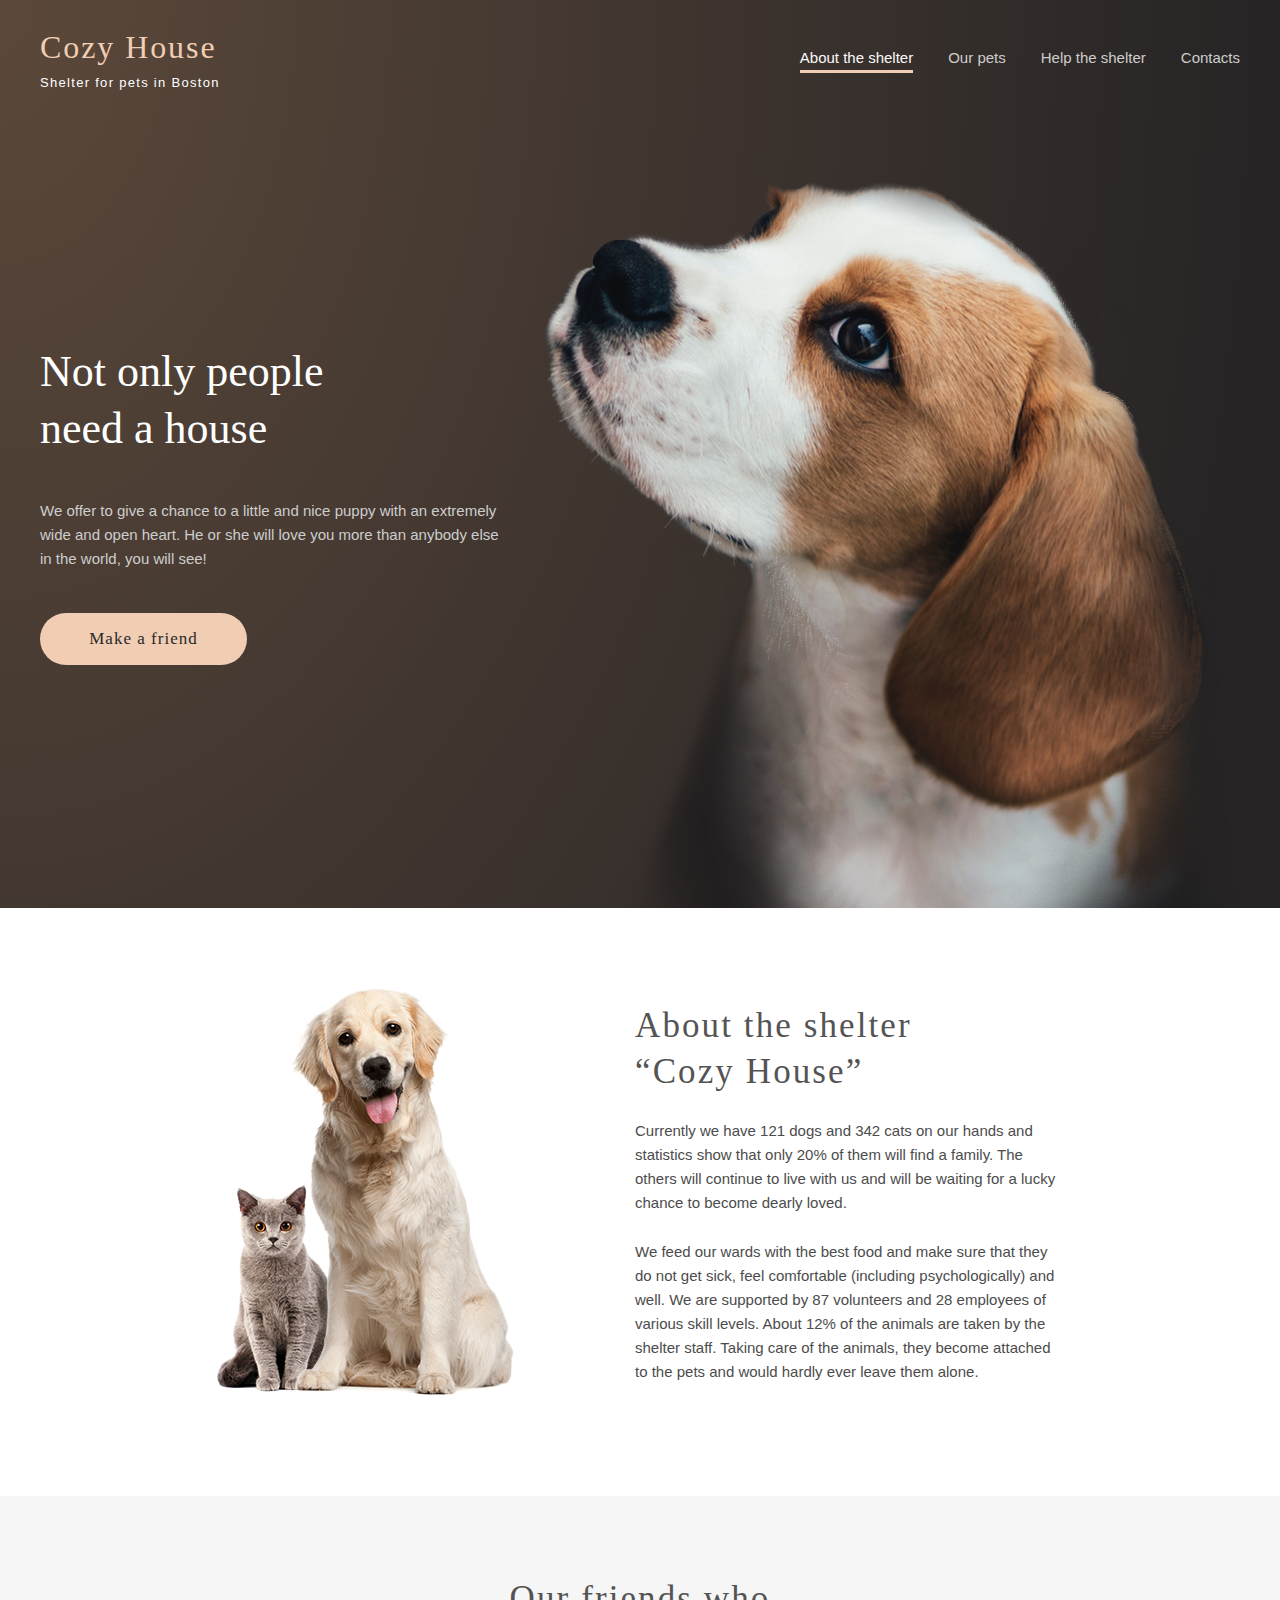
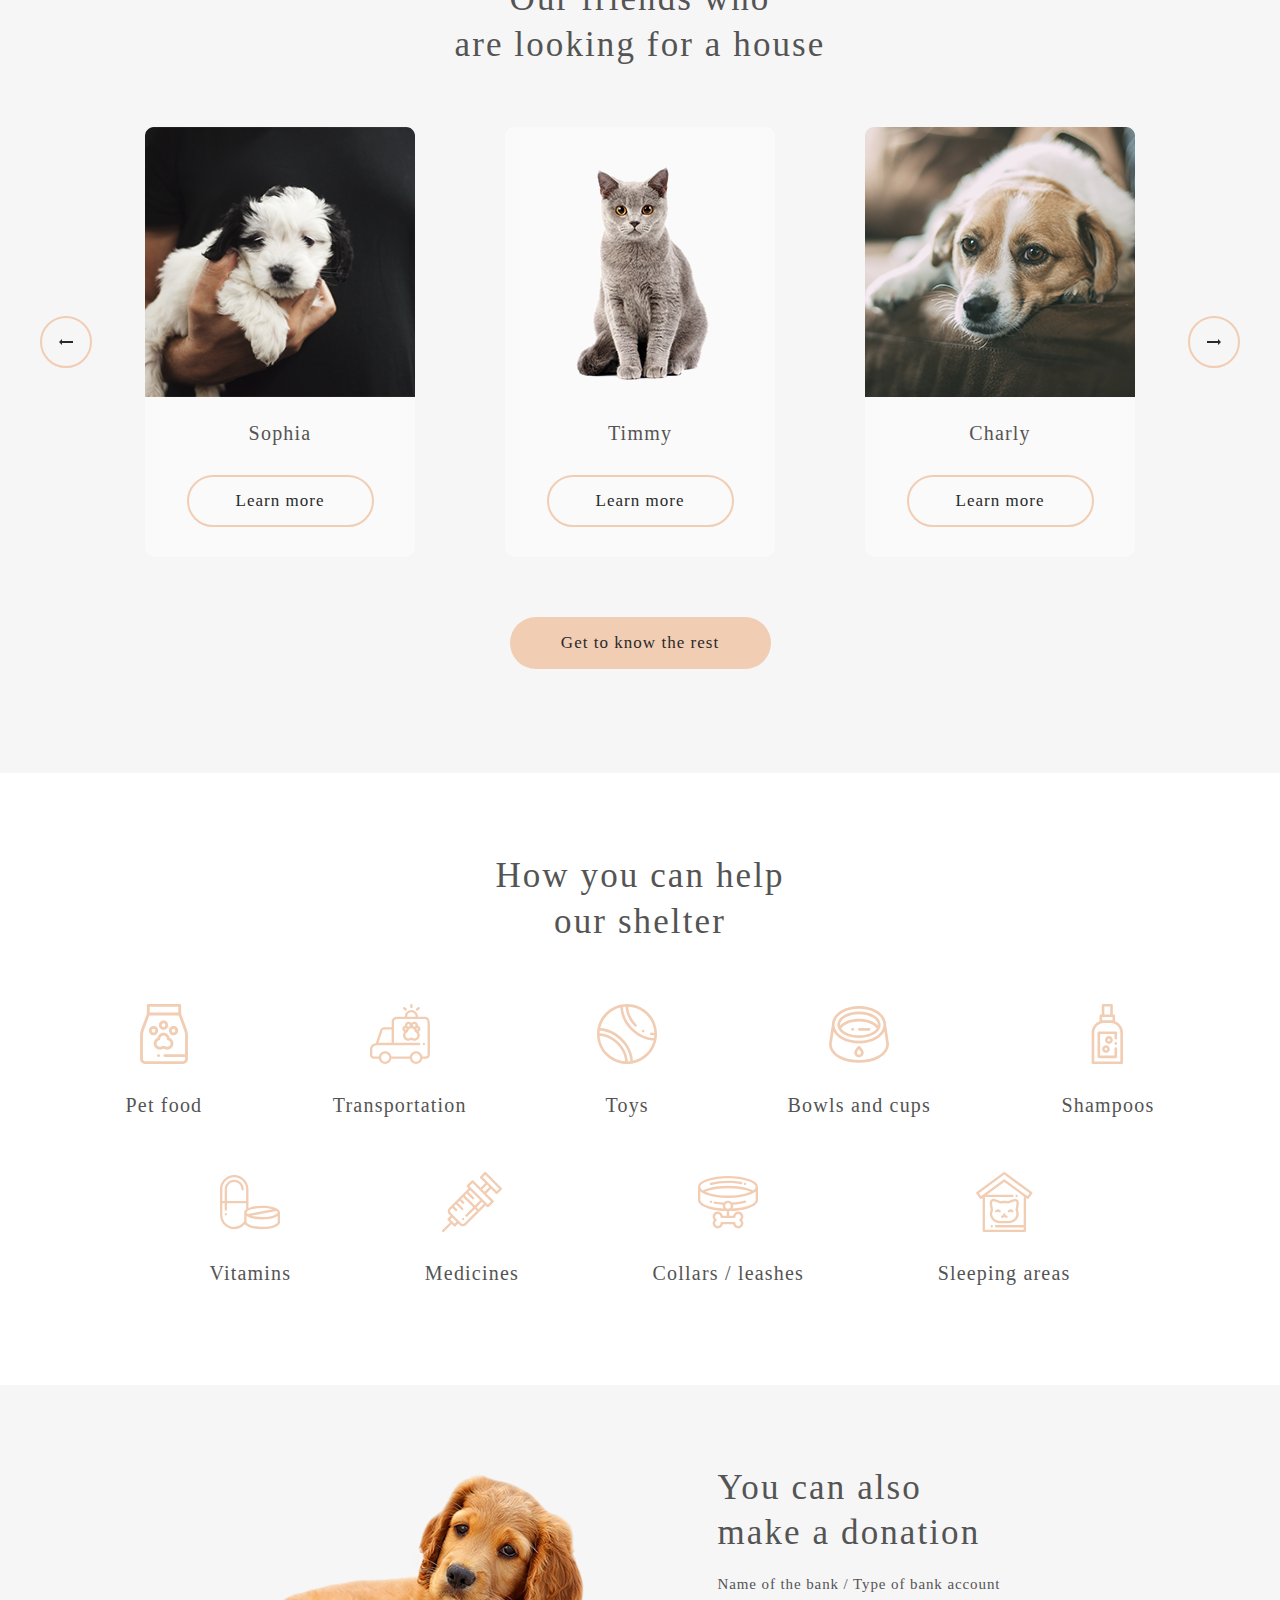
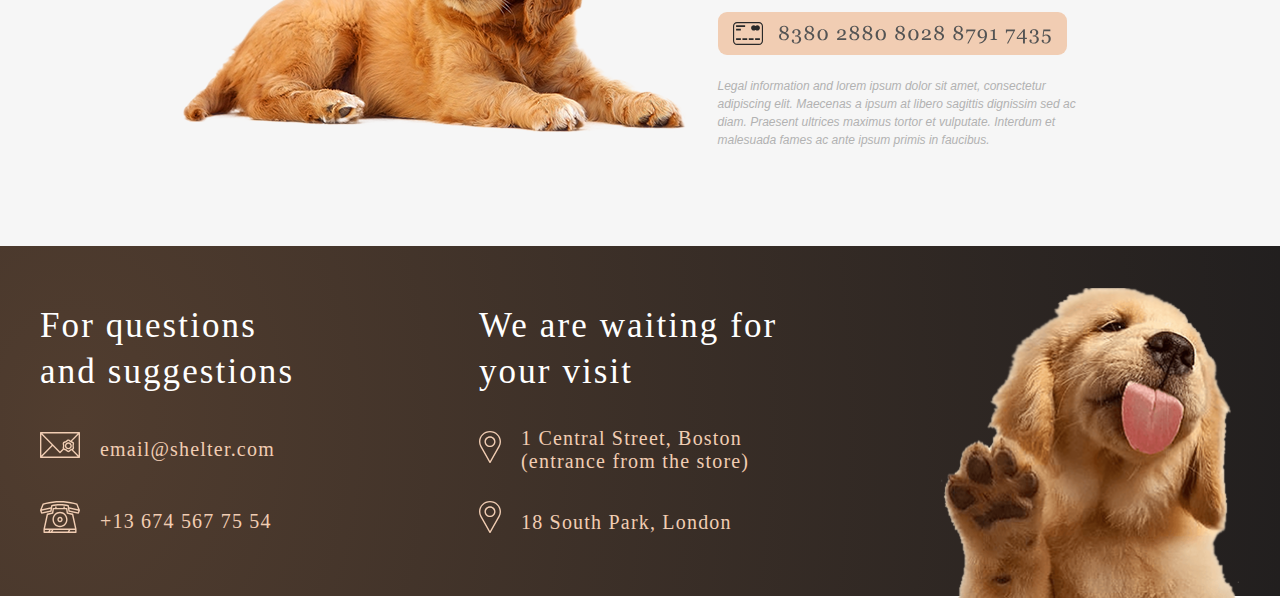
==== commit c8efd208: "feat: add pagination, popup, slider" ====
--- a/shelter/pages/main/index.html
+++ b/shelter/pages/main/index.html
@@ -70,52 +70,52 @@
             <div class="slider-wrapper" id="slider-wrapper">
                 <div class="slider-pets" id="slider-pets">
                  <div class="item " id="item-left">
-<div class="card-pets">
-    <div class="images-pets"><img src="../../assets/images/pets-katrine.png" alt="Katrine"></div>
+<div class="card-pets" id = '0'>
+    <img class = "img-carusel" src="../../assets/images/pets-katrine.png" alt="Katrine">
     <span class="name-pets">Katrine</span>
     <button class="btn-pets">Learn more</button>
 </div>
-<div class="card-pets">
-    <div class="images-pets"><img src="../../assets/images/pets-jennifer.png" alt="jennifer"></div>
+<div class="card-pets" id = '1'>
+    <img class = "img-carusel"src="../../assets/images/pets-jennifer.png" alt="jennifer">
     <span class="name-pets">Jennifer</span>
     <button class="btn-pets">Learn more</button>
 </div>
-<div class="card-pets">
-    <div class="images-pets"><img src="../../assets/images/pets-woody.png" alt="woody"></div>
+<div class="card-pets" id = '2'>
+    <img class = "img-carusel"src="../../assets/images/pets-woody.png" alt="woody">
     <span class="name-pets">Woody</span>
     <button class="btn-pets">Learn more</button>
 </div>
   </div>
   <div class="item" id="item-center">
-    <div class="card-pets">
-        <div class="images-pets"><img src="../../assets/images/pets-sophia.png" alt="sophia"></div>
+    <div class="card-pets" id = '3'>
+        <img class = "img-carusel"src="../../assets/images/pets-sophia.png" alt="sophia">
         <span class="name-pets">Sophia</span>
         <button class="btn-pets">Learn more</button>
     </div>
-    <div class="card-pets">
-        <div class="images-pets"><img src="../../assets/images/pets-timmy.png" alt="timmy"></div>
+    <div class="card-pets" id = '4'>
+        <img class = "img-carusel"src="../../assets/images/pets-timmy.png" alt="timmy">
         <span class="name-pets">Timmy</span>
         <button class="btn-pets">Learn more</button>
     </div>
-    <div class="card-pets">
-        <div class="images-pets"><img src="../../assets/images/pets-charly.png" alt="charly"></div>
+    <div class="card-pets"id = '5'>
+        <img class = "img-carusel"src="../../assets/images/pets-charly.png" alt="charly">
         <span class="name-pets">Charly</span>
         <button class="btn-pets">Learn more</button>
     </div>
 </div>
 <div class="item" id="item-right">
-    <div class="card-pets">
-        <div class="images-pets"><img src="../../assets/images/pets-scarlet.png" alt="scarlet"></div>
+    <div class="card-pets"id = '6'>
+        <img class = "img-carusel"src="../../assets/images/pets-scarlet.png" alt="scarlet">
         <span class="name-pets">Scarlet</span>
         <button class="btn-pets">Learn more</button>
     </div>
-    <div class="card-pets">
-        <div class="images-pets"><img src="../../assets/images/pets-freddie.png" alt="freddie"></div>
+    <div class="card-pets"id = '7'>
+        <img class = "img-carusel"src="../../assets/images/pets-freddie.png" alt="freddie">
         <span class="name-pets">Freddie</span>
         <button class="btn-pets">Learn more</button>
     </div>
-    <div class="card-pets">
-        <div class="images-pets"><img src="../../assets/images/pets-woody.png" alt="woody"></div>
+    <div class="card-pets" id = '8'>
+      <img class = "img-carusel"src="../../assets/images/pets-woody.png" alt="woody">
         <span class="name-pets">Woody</span>
         <button class="btn-pets">Learn more</button>
     </div>
@@ -129,20 +129,20 @@
     <div class="popup">
         <div class="popup-container">
         <div class="popup-wrapper">
-            <div class="btn-popup">X</div>
+            <div class="btn-popup"><img src="../../assets/icons/Vector-popup.svg" alt=""></div>
         <div class="popup_body">
            
-      <div class="images-pets_popup"></div>
+      <img class="images-pets_popup" src=""></img>
         
        <div class="pets-description">
         <h4 class="name">Jennifer</h4>
-        <h5 class="type">Dog</h5>
-        <h5 class="breed">Labrador</h5>
+        <div><span class="type">Dog</span>-<span class="breed">Labrador</span></div>
+        
         <p class="description">Jennifer is a sweet 2 months old Labrador that is patiently waiting to find a new forever home. This girl really enjoys being able to go outside to run and play, but won't hesitate to play up a storm in the house if she has all of her favorite toys.</p>
-        <h5 class="age">Age:<span class="age-pets">2 months</span></h5>
-        <h5 class="inoculations">Inoculations:<span class="inoculations-pets">none</span></h5>
-        <h5 class="diseases">Diseases:<span class="diseases-pets">none</span></h5>
-        <h5 class="parasites">Parasites:<span class="parasites-pets">none</span></h5>
+        <div class="description-block"><img class = "img-dot"src="../../assets/icons/dot.svg" alt=""><div><h5 class="age">Age:<span class="age-pets">2 months</span></h5></div></div>
+        <div class="description-block"><img class = "img-dot"src="../../assets/icons/dot.svg" alt=""><div><h5 class="inoculations">Inoculations:<span class="inoculations-pets">none</span></h5></div></div>
+        <div class="description-block"><img class = "img-dot"src="../../assets/icons/dot.svg" alt=""><div><h5 class="diseases">Diseases:<span class="diseases-pets">none</span></h5></div></div>
+        <div class="description-block"><img class = "img-dot"src="../../assets/icons/dot.svg" alt=""><div><h5 class="parasites">Parasites:<span class="parasites-pets">none</span></h5></div></div>
        </div>
        
        
--- a/shelter/pages/main/style.css
+++ b/shelter/pages/main/style.css
@@ -312,6 +312,10 @@
   letter-spacing: 0.06em;
   color: #545454;
   margin-top: 25px;
+}
+
+.img-carusel {
+  width: 270px;
 }
 
 .btn-pets {
@@ -639,6 +643,11 @@
   visibility: hidden;
 }
 
+.popup_open {
+  opacity: 1;
+  visibility: visible;
+}
+
 .popup-container {
   display: flex;
   align-items: center;
@@ -650,7 +659,7 @@
   display: flex;
   flex-direction: column;
   align-items: flex-end;
-  width: 952px;
+  width: 975px;
   margin: 0 auto;
   min-height: 100%;
 }
@@ -688,10 +697,10 @@
   line-height: 115%;
   letter-spacing: 0.06em;
   color: #000000;
+  border-radius: 10px;
 }
 
 .images-pets_popup {
-  background-image: url("../../assets/images/jennifer.png");
   width: 500px;
   height: 500px;
 }
@@ -701,7 +710,7 @@
 }
 
 .name {
-  margin-top: 50px;
+  margin-top: 0px;
   margin-bottom: 20px;
   font-size: 35px;
   line-height: 110%;
@@ -722,8 +731,8 @@
 }
 
 .age {
-  margin-top: 20px;
-  margin-bottom: 10px;
+  margin-top: 0px;
+  margin-bottom: 0px;
   font-weight: 700;
   line-height: 110%;
 }
@@ -746,8 +755,8 @@
 }
 
 .diseases {
-  margin-top: 10px;
-  margin-bottom: 10px;
+  margin-top: 0px;
+  margin-bottom: 0px;
   font-weight: 700;
   line-height: 110%;
 }
@@ -758,8 +767,8 @@
 }
 
 .parasites {
-  margin-top: 10px;
-  margin-bottom: 10px;
+  margin-top: 0px;
+  margin-bottom: 0px;
   font-weight: 700;
   line-height: 110%;
 }
@@ -767,6 +776,20 @@
 .parasites-pets {
   font-weight: 400;
   line-height: 110%;
+}
+
+.description-block {
+  display: flex;
+  align-items: center;
+}
+
+.img-dot {
+  margin-top: 0px;
+  padding-right: 10px;
+}
+
+.description-block {
+  margin-bottom: 10px;
 }
 
 @keyframes move-right {
@@ -797,15 +820,39 @@
 
 @media (max-width: 1180px) {
   .slider-wrapper {
-    max-width: 580px;
+    max-width: 620px;
   }
   .slider-pets {
-    left: -580px;
-    position: static;
+    left: -620px;
+    position: relative;
   }
   .card-pets {
     margin-left: 0px;
     margin-right: 40px;
+  }
+  @keyframes move-right {
+    from {
+      left: -620px;
+    }
+    to {
+      left: -1240px;
+    }
+  }
+  .transition-right {
+    animation-name: move-right;
+    animation-duration: 3s;
+  }
+  @keyframes move-left {
+    from {
+      left: -620px;
+    }
+    to {
+      left: 0px;
+    }
+  }
+  .transition-left {
+    animation-name: move-left;
+    animation-duration: 3s;
   }
 }
 @media (max-width: 1035px) {
@@ -899,6 +946,21 @@
   }
   .adress-title {
     margin-top: 30px;
+  }
+  .popup-wrapper {
+    width: 700px;
+  }
+  .popup_body {
+    height: 350px;
+    width: 630px;
+  }
+  .images-pets_popup {
+    width: 350px;
+    height: 350px;
+  }
+  .name {
+    margin-top: 10px;
+    margin-bottom: 10px;
   }
 }
 @media (max-width: 767px) {
@@ -996,6 +1058,21 @@
   .help-icon {
     width: 50px;
   }
+  .popup-wrapper {
+    width: 325px;
+  }
+  .popup_body {
+    height: 400px;
+    width: 240px;
+    border-radius: 5px;
+  }
+  .images-pets_popup {
+    display: none;
+  }
+  .name {
+    margin-top: 10px;
+    margin-bottom: 10px;
+  }
 }
 @media (max-width: 570px) {
   .notonly-title {
@@ -1159,4 +1236,39 @@
   .adress-sity {
     margin-bottom: 15px;
   }
+  .slider-wrapper {
+    max-width: 270px;
+  }
+  .slider-pets {
+    left: -300px;
+    position: relative;
+  }
+  .card-pets {
+    margin-left: 0px;
+    margin-right: 20px;
+  }
+  @keyframes move-right {
+    from {
+      left: -300px;
+    }
+    to {
+      left: -600px;
+    }
+  }
+  .transition-right {
+    animation-name: move-right;
+    animation-duration: 2s;
+  }
+  @keyframes move-left {
+    from {
+      left: -300px;
+    }
+    to {
+      left: 0px;
+    }
+  }
+  .transition-left {
+    animation-name: move-left;
+    animation-duration: 2s;
+  }
 }/*# sourceMappingURL=style.css.map */